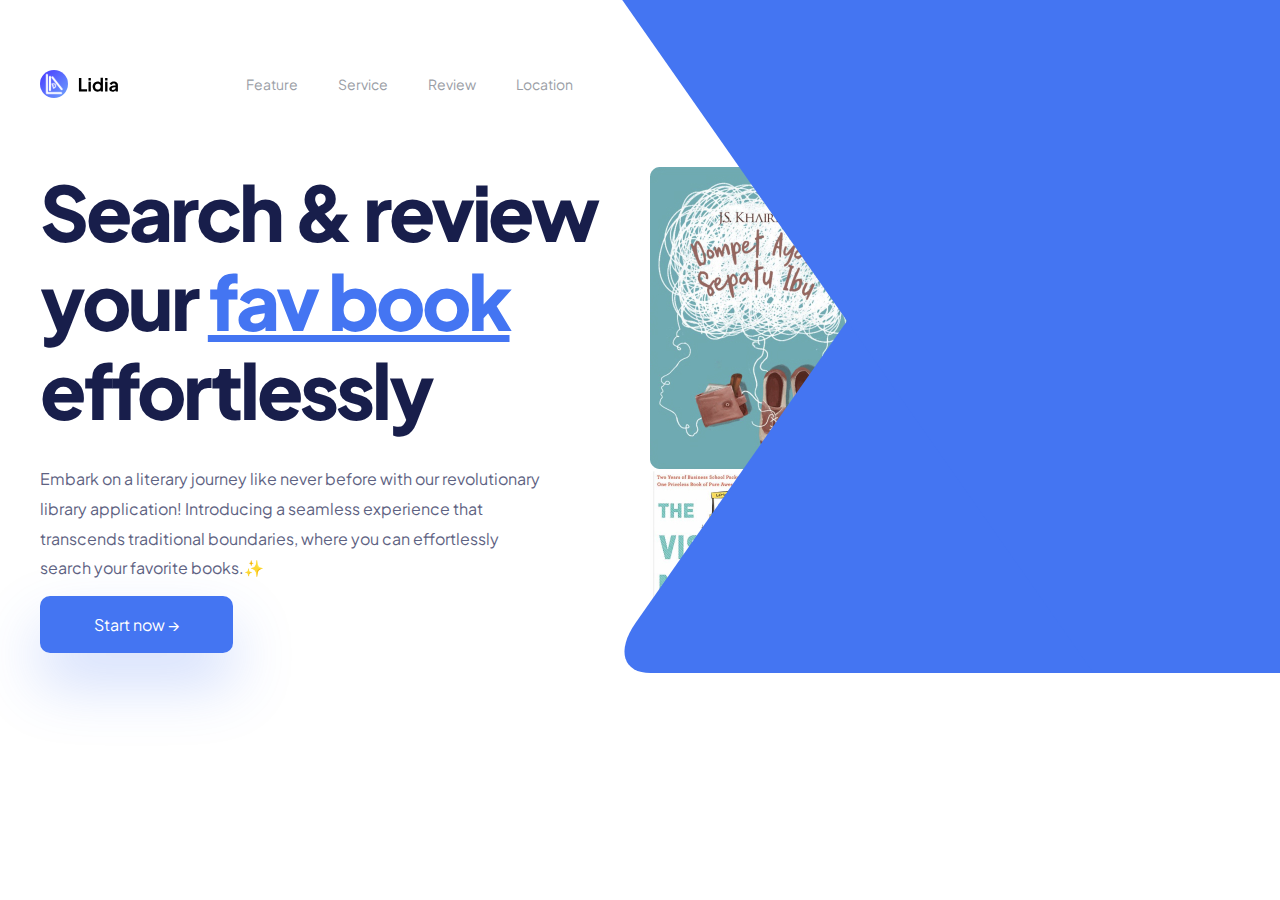
==== index.html @ 6e7c8a5a "add header" ====
<!DOCTYPE html>
<html lang="en">

<head>
    <meta charset="UTF-8">
    <meta name="viewport" content="width=device-width, initial-scale=1.0">
    <link rel="stylesheet" href="./styeles/reset.css">
    <link rel="stylesheet" href="./styeles/style.css">
    <title>Lidia</title>
</head>

<body>
    <div class="wrapper">
        <header class="header">
            <div class="header__container">
                <a href="" class="header__logo">
                    <img src="./img/header/Logo.svg" alt="logo">
                </a>
                <nav class="header__menu menu">
                    <div class="menu__list">
                        <li class="menu__item">
                            <a href="" class="menu__link">Feature</a>
                        </li>
                        <li class="menu__item">
                            <a href="" class="menu__link">Service</a>
                        </li>
                        <li class="menu__item">
                            <a href="" class="menu__link">Review</a>
                        </li>
                        <li class="menu__item">
                            <a href="" class="menu__link">Location</a>
                        </li>
                    </div>
                </nav>
            </div>
        </header>
        <main class="main">
            <section class="main__hero hero">
                <div class="hero__container">
                    <div class="hero__content content-hero">
                        <h1 class="content-hero__title">
                            Search & review
                            your <a href="" class="content-hero__title--link">fav book</a> effortlessly
                        </h1>
                        <div class="content-hero__text">
                            <p>Embark on a literary journey like never before with our revolutionary 
                                library application! Introducing a seamless experience 
                                that transcends traditional boundaries, where  you 
                                can effortlessly search your favorite books.✨</p>
                        </div>
                        <a href="" class="content-hero__button">
                            Start now →
                        </a>
                    </div>
                    <div class="hero__images images-hero">
                        <ul class="images-hero__list">
                            <li class="images-hero__item">
                                <a href="" class="images-hero__link">
                                    <img src="./img/hero/image01.jpg" alt="image of book">
                                </a>
                            </li>
                            <li class="images-hero__item">
                                <a href="" class="images-hero__link">
                                    <img src="./img/hero/image02.jpg" alt="image of book">
                                </a>
                            </li>
                            <li class="images-hero__item">
                                <a href="" class="images-hero__link">
                                    <img src="./img/hero/image03.jpg" alt="image of book">
                                </a>
                            </li>
                            <li class="images-hero__item">
                                <a href="" class="images-hero__link">
                                    <img src="./img/hero/image04.jpg" alt="image of book">
                                </a>
                            </li>
                        </ul>
                    </div>
                </div>
            </section>
        </main>
        <footer class="footer"></footer>
    </div>
</body>

</html>
---- styeles/style.css ----
@import url('https://fonts.googleapis.com/css?family=Plus+Jakarta+Sans:regular,500,700,800&display=swap');

body {
    font-family: 'Plus Jakarta Sans';
    color: #5E6282;
}

[class*="__container"] {
    max-width: 1230px;
    padding-left: 15px;
    padding-right: 15px;
    margin: 0 auto;
}

/* ===================  HEADER =================== */
.header {
    position: absolute;
    top: 0;
    left: 0;
    width: 100%;
    z-index: 50;
}

.header__container {
    min-height: 167px;
    display: flex;
    align-items: center;
    column-gap: 127px;
}

.header__logo {}

.header__menu {}

.menu {}

.menu__list {
    display: flex;
    gap: 40px;
}

.menu__item {}

.menu__link {
    color: #9A9EA6;
    font-size: 14px;
    font-weight: 400;
}

.menu__link:hover {
    color: #4737FF;
}

/* ======================= HERO ====================== */
.hero {
    padding-bottom: 40px;
    position: relative;
}

.hero__container {
    padding-top: 167px;
    display: flex;
    column-gap: 20px;
    row-gap: 30px;

}

.hero__container::before{
    content: '';
    background-color: #4475F2;
    position: absolute;
    height: 100%;
    width: 200vw;
    top: 0;
    left: calc(63% + 30px);
    transform: skew(-35deg);
    border-radius: 50px;
}

.hero__container::after{
    content: '';
    background-color: #4475F2;
    position: absolute;
    height: 100%;
    width: 200vw;
    bottom: 0;
    left: 67%;
    transform: skew(35deg);
}

.hero__content {
    flex: 0 1 50%;
    position: relative;
    z-index: 2;
}

.content-hero {}

.content-hero__title {
    color: #181E4B;
    font-size: 76px;
    font-weight: 800;
    line-height: 1.17;
    /* 89/76 */
    letter-spacing: -3.04px;
    margin-bottom: 30px;
}

.content-hero__title--link {
    color: #4475F2;
    text-decoration: underline;
    transition: all 0.3s ease 0s;
}

.content-hero__title--link:hover {
    text-decoration: none;
}

.content-hero__text {
    margin-bottom: 34px;
}

@media(min-width:991.98px) {
    .content-hero__text {
        max-width: 500px;
    }
}

.content-hero__text p {
    line-height: 1.87;
    /* 30/16 */
}

.content-hero__button {
    border-radius: 10px;
    background: #4475F2;
    box-shadow: 0px 30px 60px 0px rgba(68, 117, 242, 0.25);
    color: #fff;
    padding: 18px 54px;
}

.hero__images {
    flex: 0 1 50%;
    /* position: relative;
    z-index: 2; */
}

.images-hero {}

.images-hero__list {
    display: grid;
    grid-template-columns: repeat(3, 1fr);
}

.images-hero__item {}

.images-hero__link {}
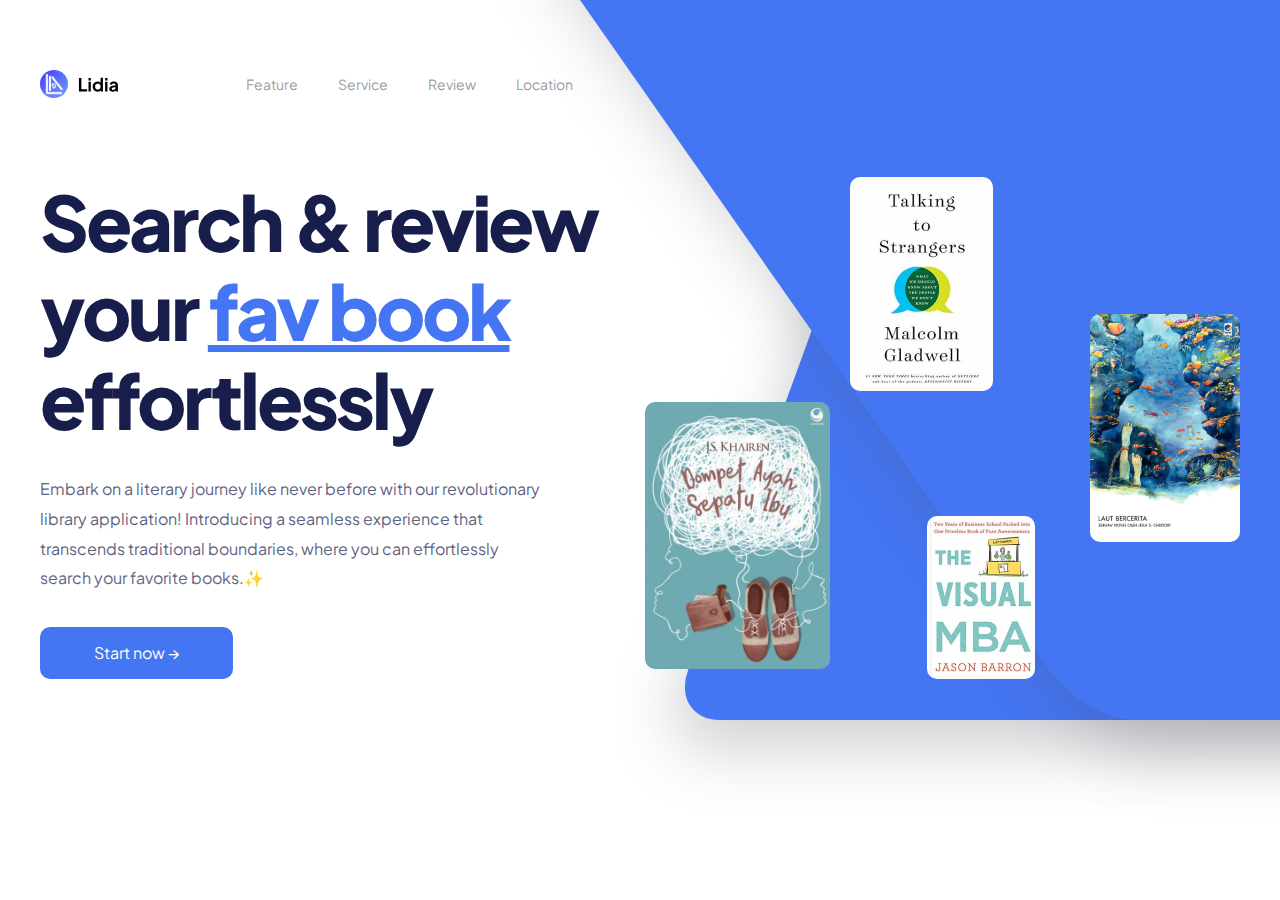
==== commit 7d9ec954: "add header and section hero" ====
--- a/index.html
+++ b/index.html
@@ -17,21 +17,24 @@
                     <img src="./img/header/Logo.svg" alt="logo">
                 </a>
                 <nav class="header__menu menu">
-                    <div class="menu__list">
-                        <li class="menu__item">
-                            <a href="" class="menu__link">Feature</a>
-                        </li>
-                        <li class="menu__item">
-                            <a href="" class="menu__link">Service</a>
-                        </li>
-                        <li class="menu__item">
-                            <a href="" class="menu__link">Review</a>
-                        </li>
-                        <li class="menu__item">
-                            <a href="" class="menu__link">Location</a>
-                        </li>
-                    </div>
+                   <div class="menu__body">
+                        <div class="menu__list">
+                            <li class="menu__item">
+                                <a href="" class="menu__link">Feature</a>
+                            </li>
+                            <li class="menu__item">
+                                <a href="" class="menu__link">Service</a>
+                            </li>
+                            <li class="menu__item">
+                                <a href="" class="menu__link">Review</a>
+                            </li>
+                            <li class="menu__item">
+                                <a href="" class="menu__link">Location</a>
+                            </li>
+                        </div>
+                   </div>
                 </nav>
+                <button class="icon-menu"><span></span></button>
             </div>
         </header>
         <main class="main">
@@ -43,9 +46,9 @@
                             your <a href="" class="content-hero__title--link">fav book</a> effortlessly
                         </h1>
                         <div class="content-hero__text">
-                            <p>Embark on a literary journey like never before with our revolutionary 
-                                library application! Introducing a seamless experience 
-                                that transcends traditional boundaries, where  you 
+                            <p>Embark on a literary journey like never before with our revolutionary
+                                library application! Introducing a seamless experience
+                                that transcends traditional boundaries, where you
                                 can effortlessly search your favorite books.✨</p>
                         </div>
                         <a href="" class="content-hero__button">
@@ -53,34 +56,36 @@
                         </a>
                     </div>
                     <div class="hero__images images-hero">
-                        <ul class="images-hero__list">
-                            <li class="images-hero__item">
-                                <a href="" class="images-hero__link">
-                                    <img src="./img/hero/image01.jpg" alt="image of book">
-                                </a>
-                            </li>
-                            <li class="images-hero__item">
-                                <a href="" class="images-hero__link">
-                                    <img src="./img/hero/image02.jpg" alt="image of book">
-                                </a>
-                            </li>
-                            <li class="images-hero__item">
-                                <a href="" class="images-hero__link">
-                                    <img src="./img/hero/image03.jpg" alt="image of book">
-                                </a>
-                            </li>
-                            <li class="images-hero__item">
-                                <a href="" class="images-hero__link">
-                                    <img src="./img/hero/image04.jpg" alt="image of book">
-                                </a>
-                            </li>
-                        </ul>
+                            <a href="" class="images-hero__link images-hero__icon--1">
+                                <img src="./img/hero/image01.jpg" alt="image of book">
+                            </a>
+    
+    
+                            <a href="" class="images-hero__link images-hero__icon--2">
+                                <img src="./img/hero/image02.jpg" alt="image of book">
+                            </a>
+    
+    
+                            <a href="" class="images-hero__link images-hero__icon--3">
+                                <img src="./img/hero/image03.jpg" alt="image of book">
+                            </a>
+    
+    
+                            <a href="" class="images-hero__link images-hero__icon--4">
+                                <img src="./img/hero/image04.jpg" alt="image of book">
+                            </a>
                     </div>
+                </div>
+            </section>
+            <section class="features">
+                <div class="features__container">
+                    
                 </div>
             </section>
         </main>
         <footer class="footer"></footer>
     </div>
+    <script src="./js/script.js"></script>
 </body>
 
 </html>--- a/styeles/style.css
+++ b/styeles/style.css
@@ -3,6 +3,14 @@
 body {
     font-family: 'Plus Jakarta Sans';
     color: #5E6282;
+}
+
+.wrapper {
+    position: relative;
+    display: flex;
+    flex-direction: column;
+    overflow: hidden;
+    min-height: 100%;
 }
 
 [class*="__container"] {
@@ -28,7 +36,10 @@
     column-gap: 127px;
 }
 
-.header__logo {}
+.header__logo {
+    position: relative;
+    z-index: 2;
+}
 
 .header__menu {}
 
@@ -51,29 +62,114 @@
     color: #4737FF;
 }
 
+@media(max-width:991.98px) {
+    .header__container {
+        min-height: 100px;
+    }
+}
+
+.icon-menu {
+    display: none;
+}
+
+@media(max-width:767.98px) {
+    .header__container {
+        justify-content: space-between;
+    }
+
+    .icon-menu {
+        display: block;
+        position: relative;
+        flex: 0 0 30px;
+        height: 18px;
+        z-index: 15;
+    }
+
+    .icon-menu span,
+    .icon-menu::before,
+    .icon-menu::after {
+        position: absolute;
+        content: '';
+        width: 100%;
+        height: 2px;
+        background-color: #fff;
+        right: 0;
+        display: flex;
+        gap: 3px;
+        transition: all 0.3s ease 0s;
+    }
+
+    .icon-menu::before {
+        top: 0;
+    }
+
+    .icon-menu::after {
+        bottom: 0;
+    }
+
+    .icon-menu span {
+        top: calc(50% - 1px);
+    }
+
+    .menu__body {
+        position: fixed;
+        width: 100%;
+        height: 100%;
+        background-color: #4475F2;
+        top: 0;
+        left: -100%;
+        padding: 150px 0px 15px 0px;
+        transition: left 0.3s ease 0s;
+    }
+
+    .menu-open .icon-menu span {
+        width: 0;
+    }
+
+    .menu-open .icon-menu::before {
+        transform: rotate(-45deg);
+        top: calc(50% - 1px);
+    }
+
+    .menu-open .icon-menu::after {
+        transform: rotate(45deg);
+        bottom: calc(50% - 1px);
+    }
+
+    .menu__list {
+        flex-direction: column;
+        /* justify-content: center; */
+        align-items: center;
+    }
+
+    .menu__link {
+        font-size: 28px;
+        color: #fff;
+    }
+}
+
+.menu-open .menu__body {
+    left: 0;
+}
+
 /* ======================= HERO ====================== */
-.hero {
-    padding-bottom: 40px;
-    position: relative;
-}
 
 .hero__container {
-    padding-top: 167px;
+    padding-top: 177px;
     display: flex;
-    column-gap: 20px;
-    row-gap: 30px;
-
-}
-
-.hero__container::before{
+    column-gap: 10px;
+    row-gap: 40px;
+}
+
+/* .hero__container::before{
     content: '';
     background-color: #4475F2;
     position: absolute;
     height: 100%;
     width: 200vw;
     top: 0;
-    left: calc(63% + 30px);
-    transform: skew(-35deg);
+    left: calc(60% + 30px);
+    transform: skew(-29deg);
     border-radius: 50px;
 }
 
@@ -86,6 +182,35 @@
     bottom: 0;
     left: 67%;
     transform: skew(35deg);
+} */
+
+
+.hero {
+    padding-bottom: 40px;
+    position: relative;
+}
+
+.hero__container::before,
+.hero__container::after {
+    position: absolute;
+    content: '';
+    background-color: #4475F2;
+    box-shadow: 0px 30px 60px rgba(71, 74, 87, 0.25);
+    height: 180%;
+    transform-origin: left bottom;
+    width: 200vw;
+    border-radius: 50px;
+    bottom: 0;
+}
+
+.hero__container::before {
+    left: calc(50% + 30px);
+    transform: skew(-20deg);
+}
+
+.hero__container::after {
+    left: calc(50% + 444px);
+    transform: skewX(35deg);
 }
 
 .hero__content {
@@ -101,7 +226,6 @@
     font-size: 76px;
     font-weight: 800;
     line-height: 1.17;
-    /* 89/76 */
     letter-spacing: -3.04px;
     margin-bottom: 30px;
 }
@@ -110,6 +234,7 @@
     color: #4475F2;
     text-decoration: underline;
     transition: all 0.3s ease 0s;
+    text-shadow: 0px 0px 8px #fff;
 }
 
 .content-hero__title--link:hover {
@@ -120,15 +245,14 @@
     margin-bottom: 34px;
 }
 
-@media(min-width:991.98px) {
-    .content-hero__text {
+@media(min-width:1198.98px) {
+    .content-hero__text p {
         max-width: 500px;
     }
 }
 
 .content-hero__text p {
     line-height: 1.87;
-    /* 30/16 */
 }
 
 .content-hero__button {
@@ -137,21 +261,90 @@
     box-shadow: 0px 30px 60px 0px rgba(68, 117, 242, 0.25);
     color: #fff;
     padding: 18px 54px;
+    top: 0;
+    transition: all 0.3s ease 0s;
+    position: relative;
+    display: inline-block;
+    text-align: center;
+    box-shadow: 0px 0px 50px 0px #fff;
+}
+
+.content-hero__button:hover {
+    top: 5px;
+    box-shadow: 0px 30px 60px 0px rgba(68, 117, 242, 0.5);
 }
 
 .hero__images {
     flex: 0 1 50%;
-    /* position: relative;
-    z-index: 2; */
-}
-
-.images-hero {}
-
-.images-hero__list {
+    position: relative;
+    z-index: 2;
+}
+
+.images-hero {
     display: grid;
     grid-template-columns: repeat(3, 1fr);
-}
-
-.images-hero__item {}
-
-.images-hero__link {}+    column-gap: 20px;
+    row-gap: 100px;
+}
+
+.images-hero__link img {
+    display: inline-block;
+    border-radius: 10px;
+    max-width: 100%;
+}
+
+.images-hero__icon--1 {
+    grid-row: span 2;
+    align-self: end;
+    padding-bottom: 10px;
+}
+
+.images-hero__icon--3 {
+    justify-self: end;
+    align-self: center;
+    grid-row: span 2;
+}
+
+.images-hero__icon--4 {
+    justify-self: end;
+    align-self: end;
+}
+
+@media(max-width:1198.98px) {
+    .hero__container {
+        flex-direction: column;
+    }
+
+    .images-hero {
+        align-self: center;
+    }
+}
+
+
+@media(max-width:991.98px) {
+    .hero__container {
+        padding-top: 100px;
+    }
+
+    .content-hero__title {
+        font-size: 54px;
+    }
+}
+
+@media(max-width:767.98px) {
+    .content-hero__title {
+        font-size: 44px;
+    }
+
+    .content-hero__button {
+        width: 100%;
+    }
+}
+
+@media(max-width:598.98px){
+    .images-hero__icon--1 {
+        grid-row: span 2;
+        align-self: center;
+        margin-top: -50px;
+    }
+}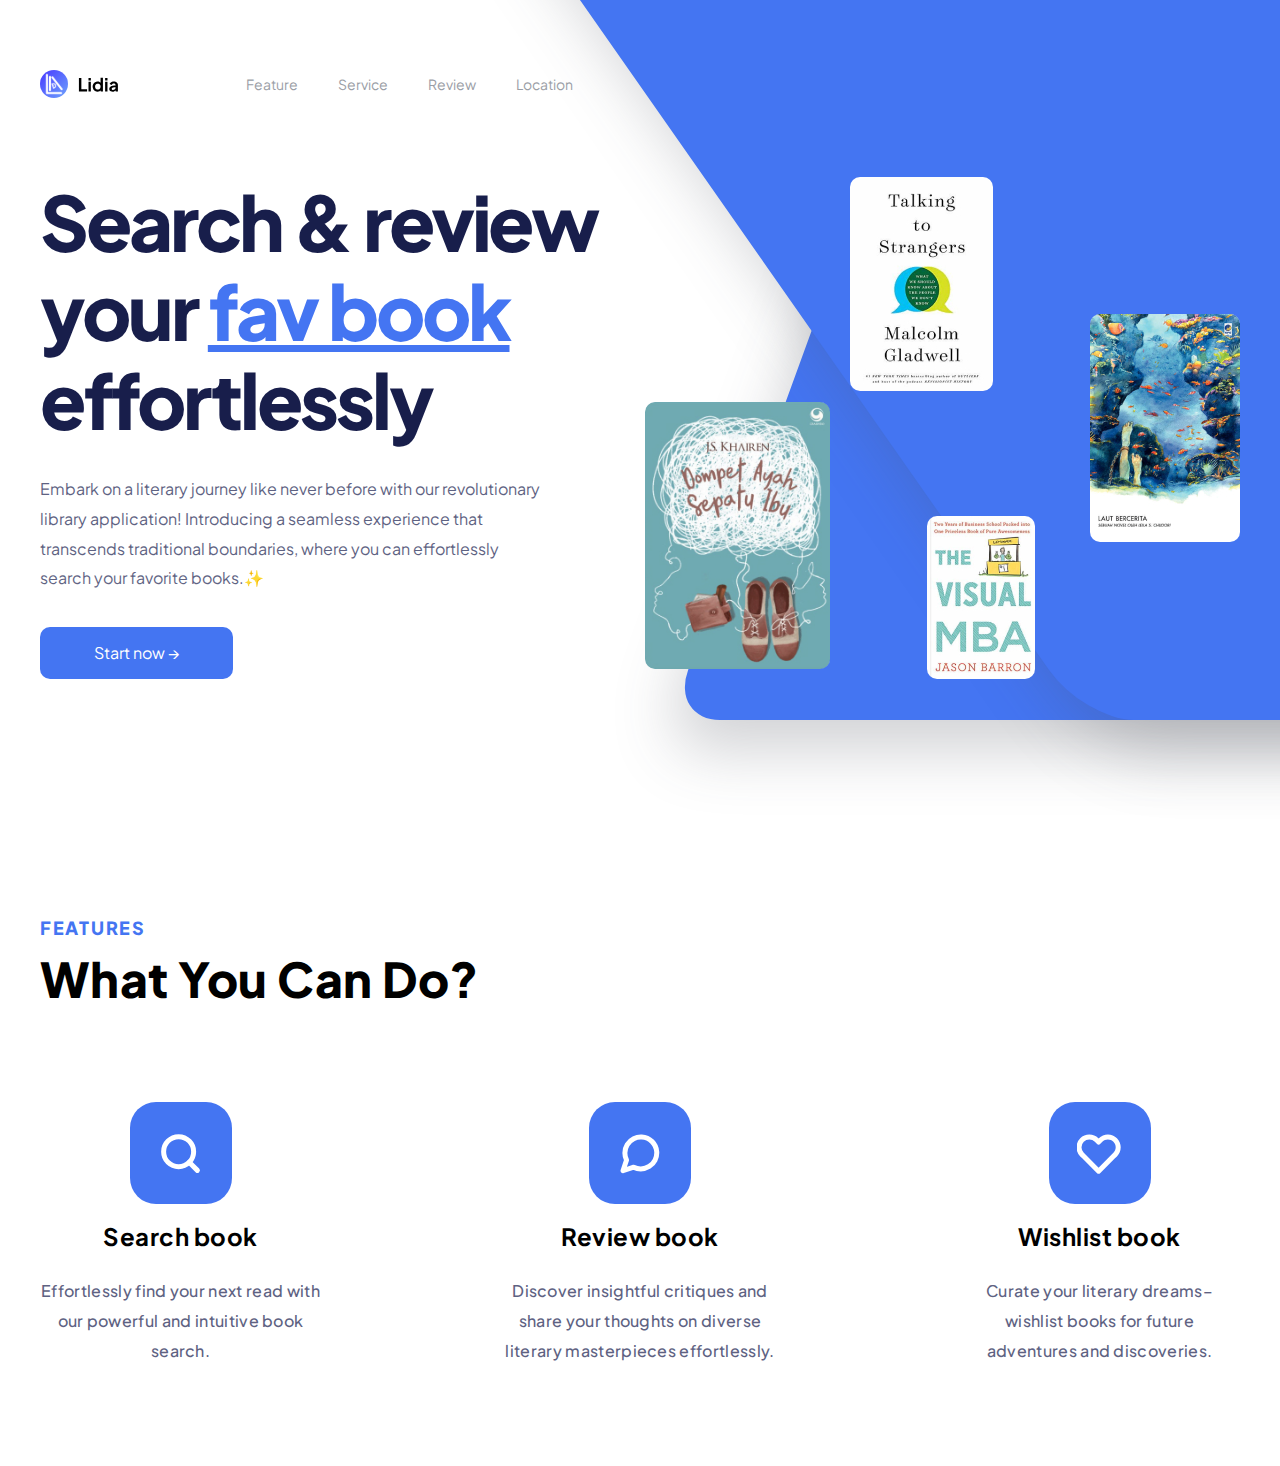
==== commit f9fb2110: "add section features" ====
--- a/index.html
+++ b/index.html
@@ -6,6 +6,7 @@
     <meta name="viewport" content="width=device-width, initial-scale=1.0">
     <link rel="stylesheet" href="./styeles/reset.css">
     <link rel="stylesheet" href="./styeles/style.css">
+    <link rel="stylesheet" href="./components/components.css">
     <title>Lidia</title>
 </head>
 
@@ -17,7 +18,7 @@
                     <img src="./img/header/Logo.svg" alt="logo">
                 </a>
                 <nav class="header__menu menu">
-                   <div class="menu__body">
+                    <div class="menu__body">
                         <div class="menu__list">
                             <li class="menu__item">
                                 <a href="" class="menu__link">Feature</a>
@@ -32,7 +33,7 @@
                                 <a href="" class="menu__link">Location</a>
                             </li>
                         </div>
-                   </div>
+                    </div>
                 </nav>
                 <button class="icon-menu"><span></span></button>
             </div>
@@ -56,30 +57,74 @@
                         </a>
                     </div>
                     <div class="hero__images images-hero">
-                            <a href="" class="images-hero__link images-hero__icon--1">
-                                <img src="./img/hero/image01.jpg" alt="image of book">
-                            </a>
-    
-    
-                            <a href="" class="images-hero__link images-hero__icon--2">
-                                <img src="./img/hero/image02.jpg" alt="image of book">
-                            </a>
-    
-    
-                            <a href="" class="images-hero__link images-hero__icon--3">
-                                <img src="./img/hero/image03.jpg" alt="image of book">
-                            </a>
-    
-    
-                            <a href="" class="images-hero__link images-hero__icon--4">
-                                <img src="./img/hero/image04.jpg" alt="image of book">
-                            </a>
+                        <a href="" class="images-hero__link images-hero__icon--1">
+                            <img src="./img/hero/image01.jpg" alt="image of book">
+                        </a>
+
+
+                        <a href="" class="images-hero__link images-hero__icon--2">
+                            <img src="./img/hero/image02.jpg" alt="image of book">
+                        </a>
+
+
+                        <a href="" class="images-hero__link images-hero__icon--3">
+                            <img src="./img/hero/image03.jpg" alt="image of book">
+                        </a>
+
+
+                        <a href="" class="images-hero__link images-hero__icon--4">
+                            <img src="./img/hero/image04.jpg" alt="image of book">
+                        </a>
                     </div>
                 </div>
             </section>
-            <section class="features">
+            <section class="main__features features">
                 <div class="features__container">
-                    
+                    <div class="features__block-title block-title">
+                        <h3 class="block-title__subtitle">FEATURES</h3>
+                        <h2 class="block-title__title">What You Can Do?</h2>
+                    </div>
+                    <ul class="features__list">
+                        <li class="features__item item-features">
+                            <div class="item-features__icon">
+                                <img src="./img/features/icon1.svg" alt="icon">
+                            </div>
+                            <h5 class="item-features__title">
+                                Search book
+                            </h5>
+                            <div class="item-features__text">
+                                <p>Effortlessly find your next
+                                    read with our powerful and intuitive
+                                    book search.</p>
+                            </div>
+                        </li>
+                        <li class="features__item item-features">
+                            <div class="item-features__icon">
+                                <img src="./img/features/icon2.svg" alt="icon">
+                            </div>
+                            <h5 class="item-features__title">
+                                Review book
+                            </h5>
+                            <div class="item-features__text">
+                                <p>Discover insightful critiques and
+                                    share your thoughts on diverse
+                                    literary masterpieces effortlessly.</p>
+                            </div>
+                        </li>
+                        <li class="features__item item-features">
+                            <div class="item-features__icon">
+                                <img src="./img/features/icon3.svg" alt="icon">
+                            </div>
+                            <h5 class="item-features__title">
+                                Wishlist book
+                            </h5>
+                            <div class="item-features__text">
+                                <p>Curate your literary
+                                    dreams–wishlist books for future
+                                    adventures and discoveries.</p>
+                            </div>
+                        </li>
+                    </ul>
                 </div>
             </section>
         </main>
--- a/styeles/style.css
+++ b/styeles/style.css
@@ -341,10 +341,116 @@
     }
 }
 
-@media(max-width:598.98px){
+@media(max-width:598.98px) {
     .images-hero__icon--1 {
         grid-row: span 2;
         align-self: center;
         margin-top: -50px;
     }
+}
+
+
+/* =================== FEATURES ================= */
+
+.features {
+    padding-top: 200px;
+    padding-bottom: 100px;
+}
+
+.features__container {}
+
+.features__block-title {}
+
+.block-title {}
+
+.block-title__subtitle {}
+
+.block-title__title {}
+
+.features__list {
+    display: grid;
+    grid-template-columns: repeat(3, minmax(auto, 281px));
+    justify-content: space-between;
+    text-align: center;
+    column-gap: 30px;
+    row-gap: 40px;
+}
+
+.features__item {
+    display: grid;
+    justify-items: center;
+}
+
+.item-features {}
+
+.item-features__icon {
+    width: 102px;
+    height: 102px;
+    background-color: #4475F2;
+    border-radius: 26px;
+    display: flex;
+    align-items: center;
+    justify-content: center;
+    margin-bottom: 20px;
+}
+
+.item-features__title {
+    color: #000;
+    font-size: 24px;
+    font-weight: 700;
+    letter-spacing: 0.48px;
+    margin-bottom: 28px;
+}
+
+.item-features__text p {
+    font-weight: 500;
+    line-height: 1.87;
+    letter-spacing: 0.32px;
+}
+
+@media(max-width:1198.98px) {
+    .features {
+        padding-top: 100px;
+    }
+}
+
+@media(max-width:991.98px) {
+    .features {
+        padding-top: 70px;
+        padding-bottom: 70px;
+    }
+
+    .features__list {
+        grid-template-columns: repeat(2, 1fr);
+
+    }
+
+    .features__item:nth-child(3) {
+        grid-column: span 2;
+    }
+}
+
+@media(max-width:895.98px) {
+    .features__list {
+        grid-template-columns: 1fr;
+
+    }
+
+    .features__item:nth-child(3) {
+        grid-column: span 1;
+    }
+}
+
+@media(max-width:479.98px) {
+    .item-features__icon {
+        width: 90px;
+        height: 90px;
+    }
+}
+
+@media(max-width:767.98px) {
+    .features {
+        padding-top: 30px;
+        padding-bottom: 30px;
+    }
 }--- a/components/components.css
+++ b/components/components.css
@@ -0,0 +1,50 @@
+.block-title {
+    margin-bottom: 90px;
+}
+
+.block-title__subtitle {
+    color: #4475F2;
+    font-size: 18px;
+    font-weight: 800;
+    letter-spacing: 1.71px;
+    margin-bottom: 10px;
+}
+
+.block-title__title {
+    color: #000;
+    font-size: 48px;
+    font-weight: 800;
+    line-height: 1.35;
+    /* 65/48 */
+    letter-spacing: 0.48px;
+}
+
+@media(max-width:991.98px){
+    .block-title__title{
+        font-size: 42px;
+    }
+    .block-title {
+        margin-bottom: 70px;
+    }
+}
+@media(max-width:767.98px){
+    .block-title__title{
+        font-size: 38px;
+    }
+    .block-title__subtitle{
+        font-size: 16px;
+    }
+    .block-title {
+        margin-bottom: 40px;
+    }
+}
+
+@media(max-width:479.98px){
+    .block-title__title{
+        font-size: 32px;
+    }
+    .block-title {
+        margin-bottom: 30px;
+    }
+}
+
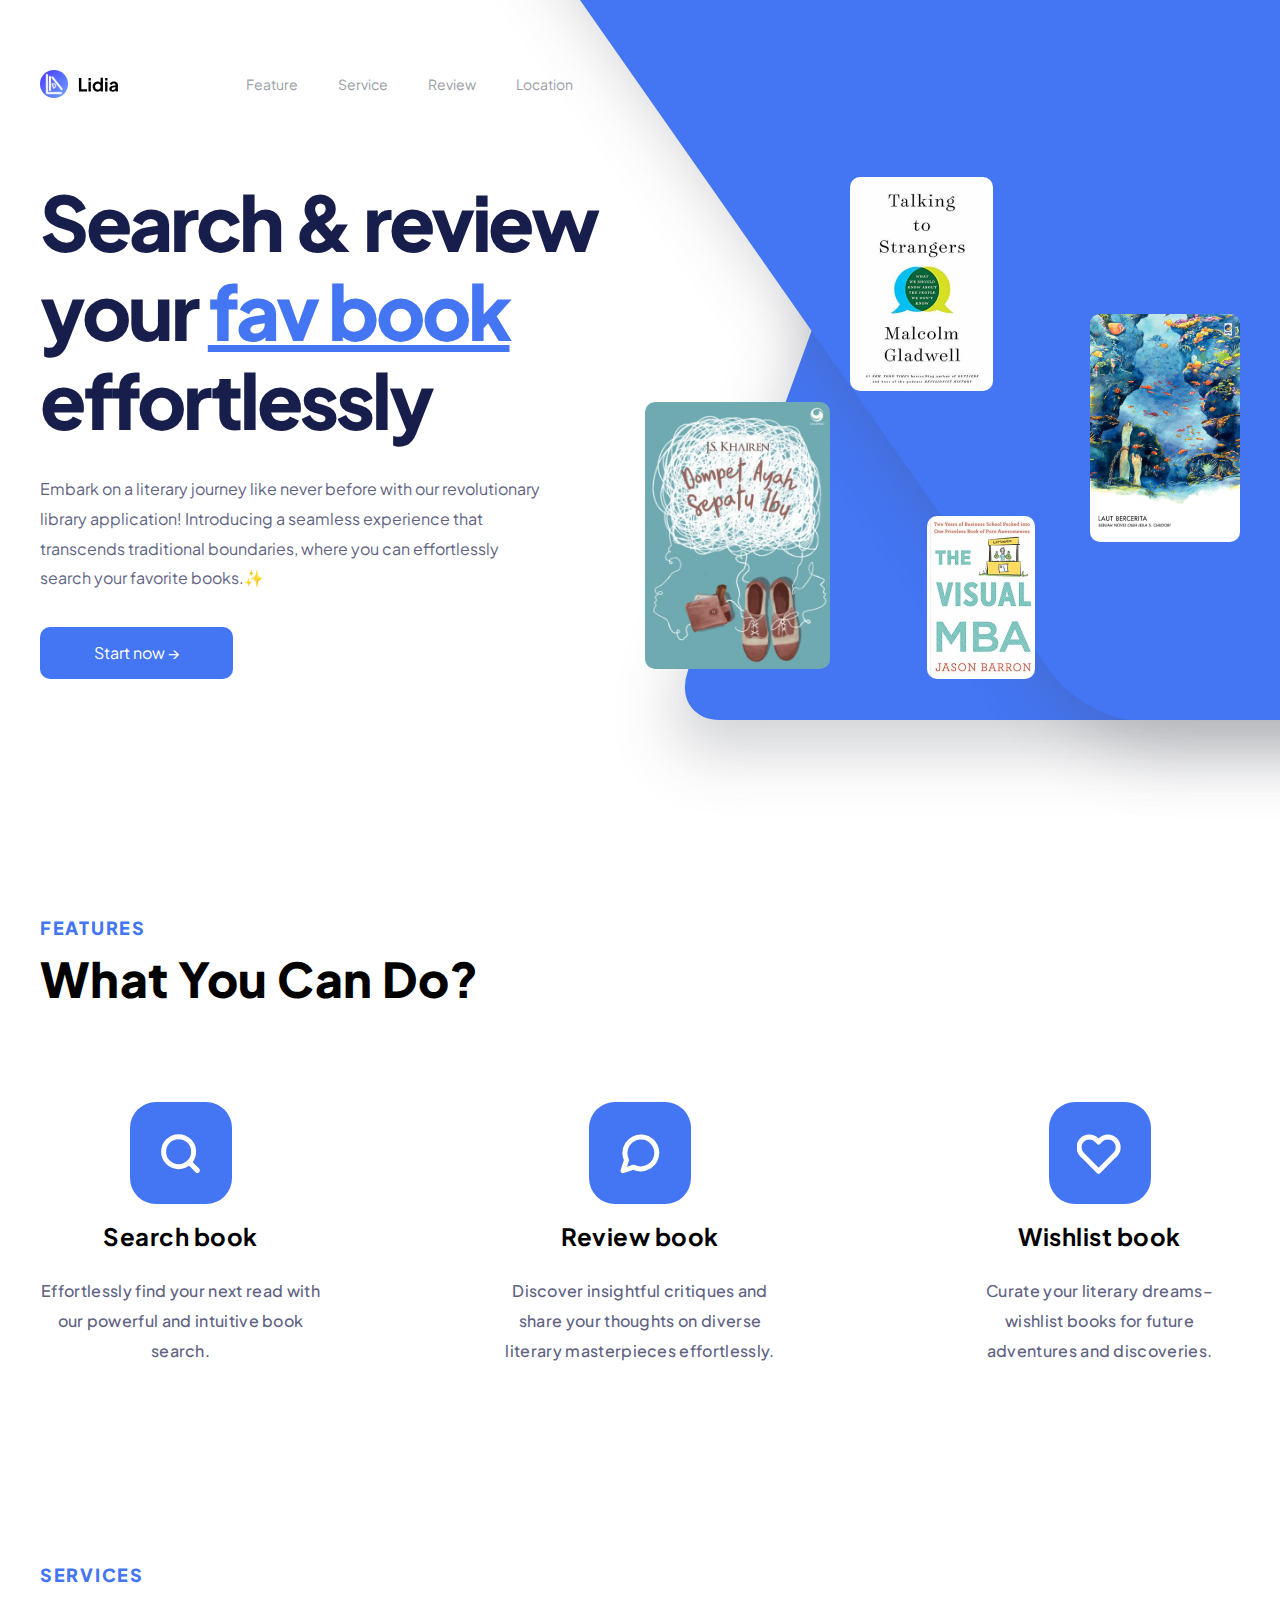
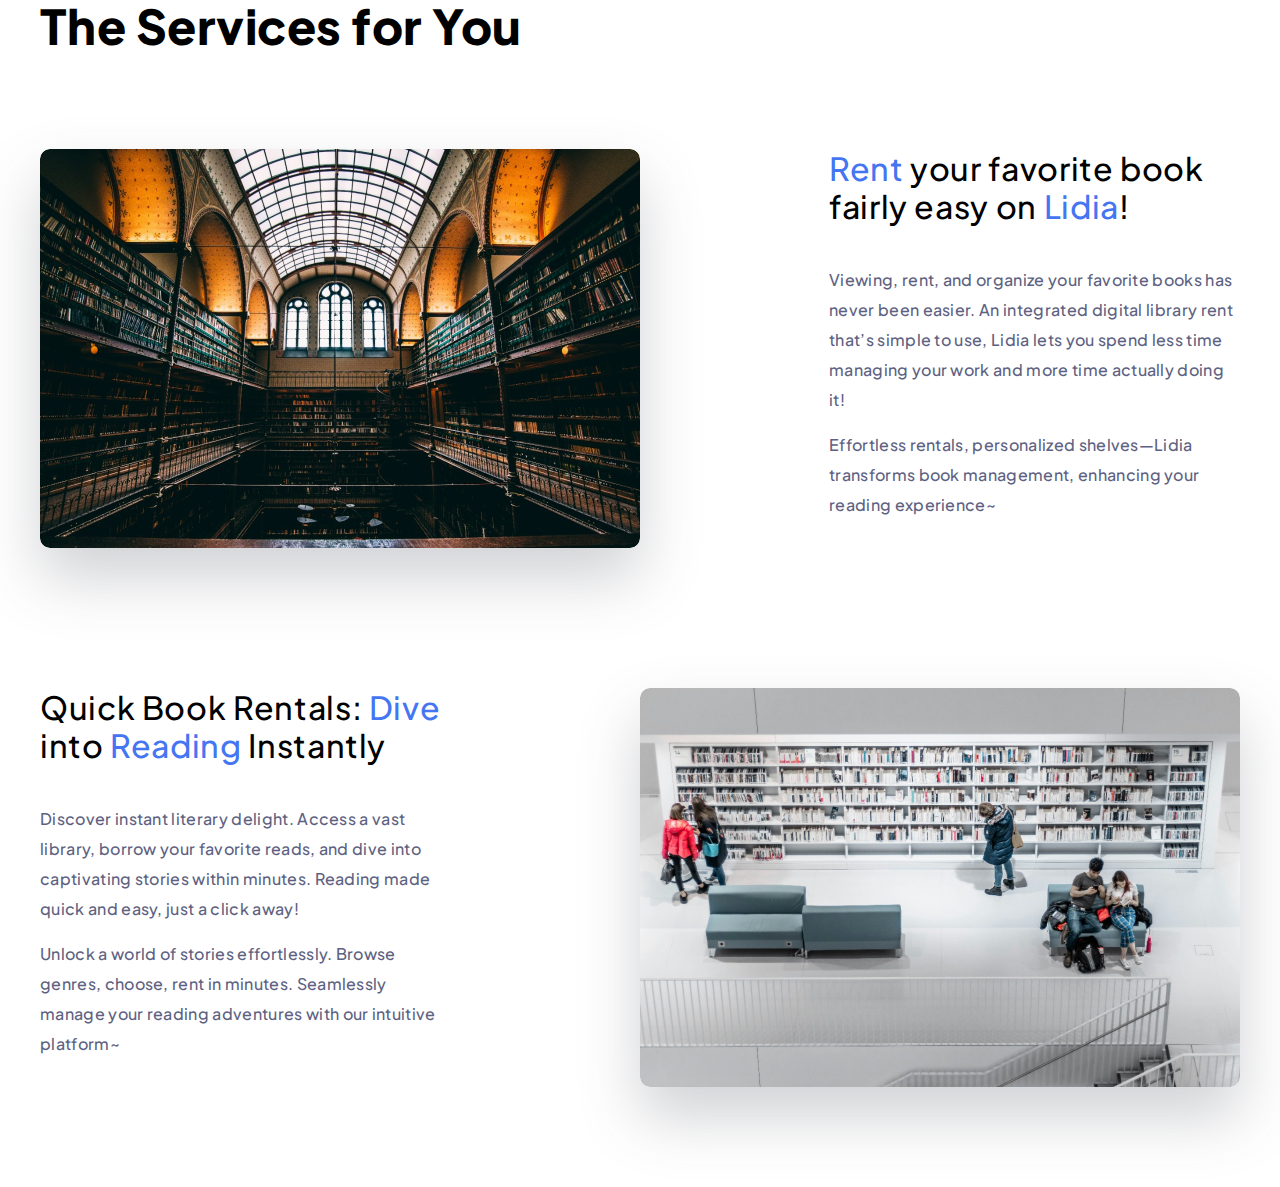
==== commit 5c375604: "add section services" ====
--- a/index.html
+++ b/index.html
@@ -127,6 +127,63 @@
                     </ul>
                 </div>
             </section>
+            <section class="main__services services">
+                <div class="services__container">
+                    <div class="services__block-title block-title">
+                        <h3 class="block-title__subtitle">SERVICES</h3>
+                        <h2 class="block-title__title">The Services for You</h2>
+                    </div>
+                    <div class="services__items">
+                        <article class="services__article article-services">
+                            <div class="article-services__content">
+                                <div class="article-services__body">
+                                    <h4 class="article-services__title">
+                                        <span>Rent</span> your favorite book
+                                        fairly easy on <span>Lidia</span>!
+                                    </h4>
+                                    <div class="article-services__text">
+                                        <p>Viewing, rent, and organize your favorite books has
+                                            never been easier. An integrated digital library rent 
+                                            that’s simple to use, Lidia lets you spend less time 
+                                            managing your work and more time actually doing it!</p>
+                                        <p>Effortless rentals, personalized shelves—Lidia 
+                                            transforms book management, enhancing your 
+                                            reading experience~</p>
+                                    </div>
+                                </div>
+                            </div>
+                            <div class="article-services__image">
+                                <img src="./img/services/Service1.jpg" alt="image of setion services">
+                            </div>
+
+                        </article>
+                        <article class="services__article article-services">
+                            <div class="article-services__content">
+                                <div class="article-services__body">
+                                    <h4 class="article-services__title">
+                                        Quick Book Rentals:
+                                        <span>Dive</span> into <span>Reading</span> Instantly
+                                    </h4>
+                                    <div class="article-services__text">
+                                        <p>Discover instant literary delight. Access a vast library,
+                                            borrow your favorite reads, and dive into captivating
+                                            stories within minutes. Reading made quick and easy,
+                                            just a click away!</p>
+                                        <p>Unlock a world of stories effortlessly.
+                                            Browse genres, choose, rent in minutes.
+                                            Seamlessly manage your reading adventures
+                                            with our intuitive platform~</p>
+                                    </div>
+                                </div>
+                            </div>
+                            <div class="article-services__image">
+                                <img src="./img/services/Service2.jpg" alt="image of setion services">
+                            </div>
+
+                        </article>
+                    </div>
+                </div>
+            </section>
         </main>
         <footer class="footer"></footer>
     </div>
--- a/styeles/style.css
+++ b/styeles/style.css
@@ -291,6 +291,11 @@
     display: inline-block;
     border-radius: 10px;
     max-width: 100%;
+    transition: transform 0.3s ease 0s;
+}
+
+.images-hero__link img:hover{
+    transform: translateY(-20px);
 }
 
 .images-hero__icon--1 {
@@ -380,6 +385,7 @@
     display: grid;
     justify-items: center;
 }
+
 
 .item-features {}
 
@@ -453,4 +459,106 @@
         padding-top: 30px;
         padding-bottom: 30px;
     }
+}
+
+/* ===================== SERVICES ==================== */
+.services {
+    padding-top: 100px;
+    padding-bottom: 100px;
+}
+
+.services__article {
+    /* column-gap: 10px; */
+    row-gap: 30px;
+    display: flex;
+}
+
+
+.article-services:not(:last-child) {
+    margin-bottom: 140px;
+}
+
+.article-services__content {
+    flex: 0 1 50%;
+}
+
+
+@media(min-width:991.98px){
+    .article-services__body {
+        max-width: 411px;
+    }
+    .article-services:nth-child(odd) .article-services__content{
+        display: flex;
+        justify-content: flex-end;
+    }
+    .article-services:nth-child(odd) {
+        flex-direction: row-reverse;
+    }
+    
+}
+
+.article-services__title {
+    color: #000;
+    font-size: 32px;
+    font-weight: 500;
+    letter-spacing: 0.64px;
+    margin-bottom: 40px;
+    line-height: 1.2;
+}
+
+.article-services__title span {
+    color: #4475F2;
+}
+
+.article-services__text p {
+    font-weight: 500;
+    line-height: 1.87;
+    letter-spacing: 0.32px;
+}
+.article-services__text p:not(:last-child){
+    margin-bottom: 15px;
+}
+
+.article-services__image {
+    flex: 0 1 50%;
+    border-radius: 10px;
+}
+
+.article-services__image img{
+    max-width: 100%;
+    border-radius: 10px;
+    box-shadow: 0px 30px 60px 0px rgba(71, 74, 87, 0.25);
+}
+
+@media(max-width:1198.98px){
+    .article-services:not(:last-child) {
+        margin-bottom: 100px;
+    }
+}
+
+@media(max-width:991.98px){
+    .services {
+        padding-top: 70px;
+        padding-bottom: 70px;
+    }
+    .article-services:not(:last-child) {
+        margin-bottom: 70px;
+    }
+    .services__article{
+        flex-direction: column;
+    }
+    .article-services__image{
+        margin: 0 auto;
+    }
+    .article-services__title{
+        font-size: 30px;
+        margin-bottom: 30px;
+    }
+}
+
+@media(max-width:767.98px){
+    .services {
+        padding-top: 30px;
+        padding-bottom: 30px;
+    }
 }--- a/components/components.css
+++ b/components/components.css
@@ -26,14 +26,15 @@
     .block-title {
         margin-bottom: 70px;
     }
+    .block-title__subtitle{
+        font-size: 16px;
+    }
 }
 @media(max-width:767.98px){
     .block-title__title{
         font-size: 38px;
     }
-    .block-title__subtitle{
-        font-size: 16px;
-    }
+   
     .block-title {
         margin-bottom: 40px;
     }
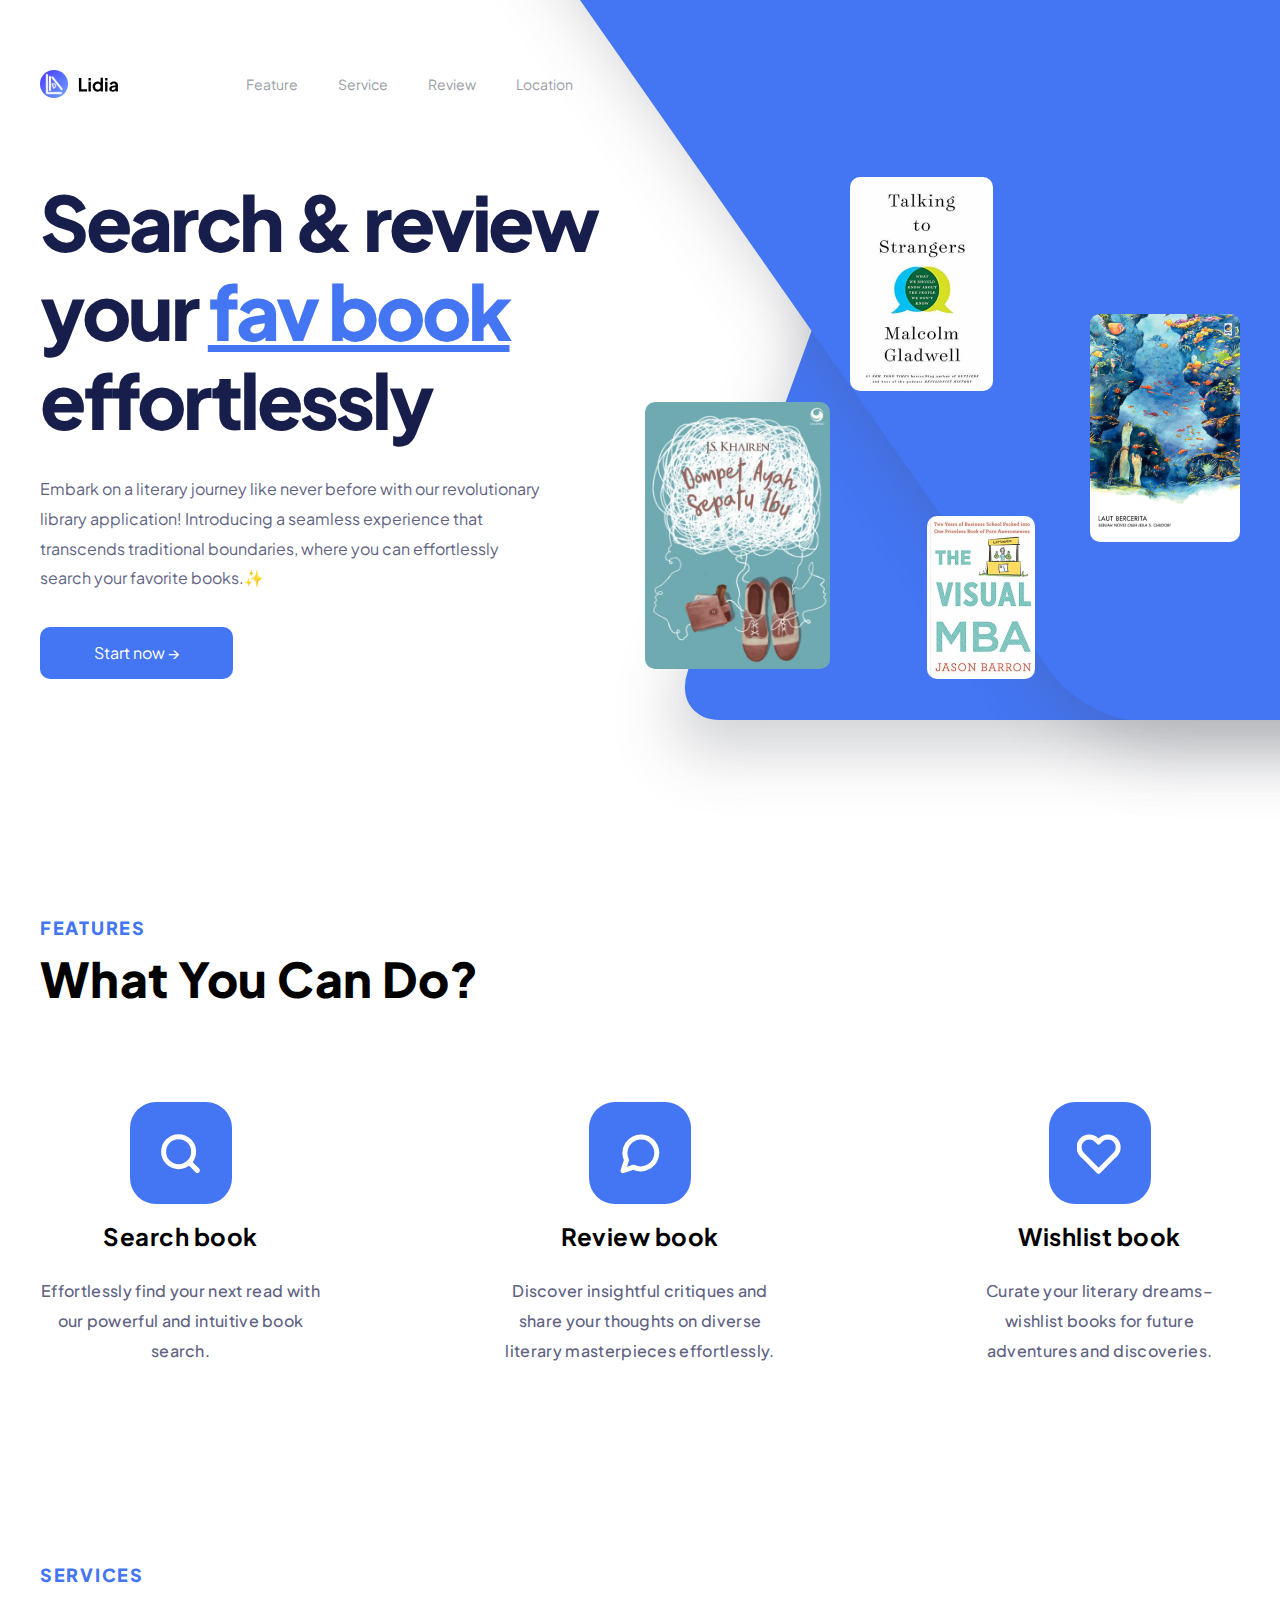
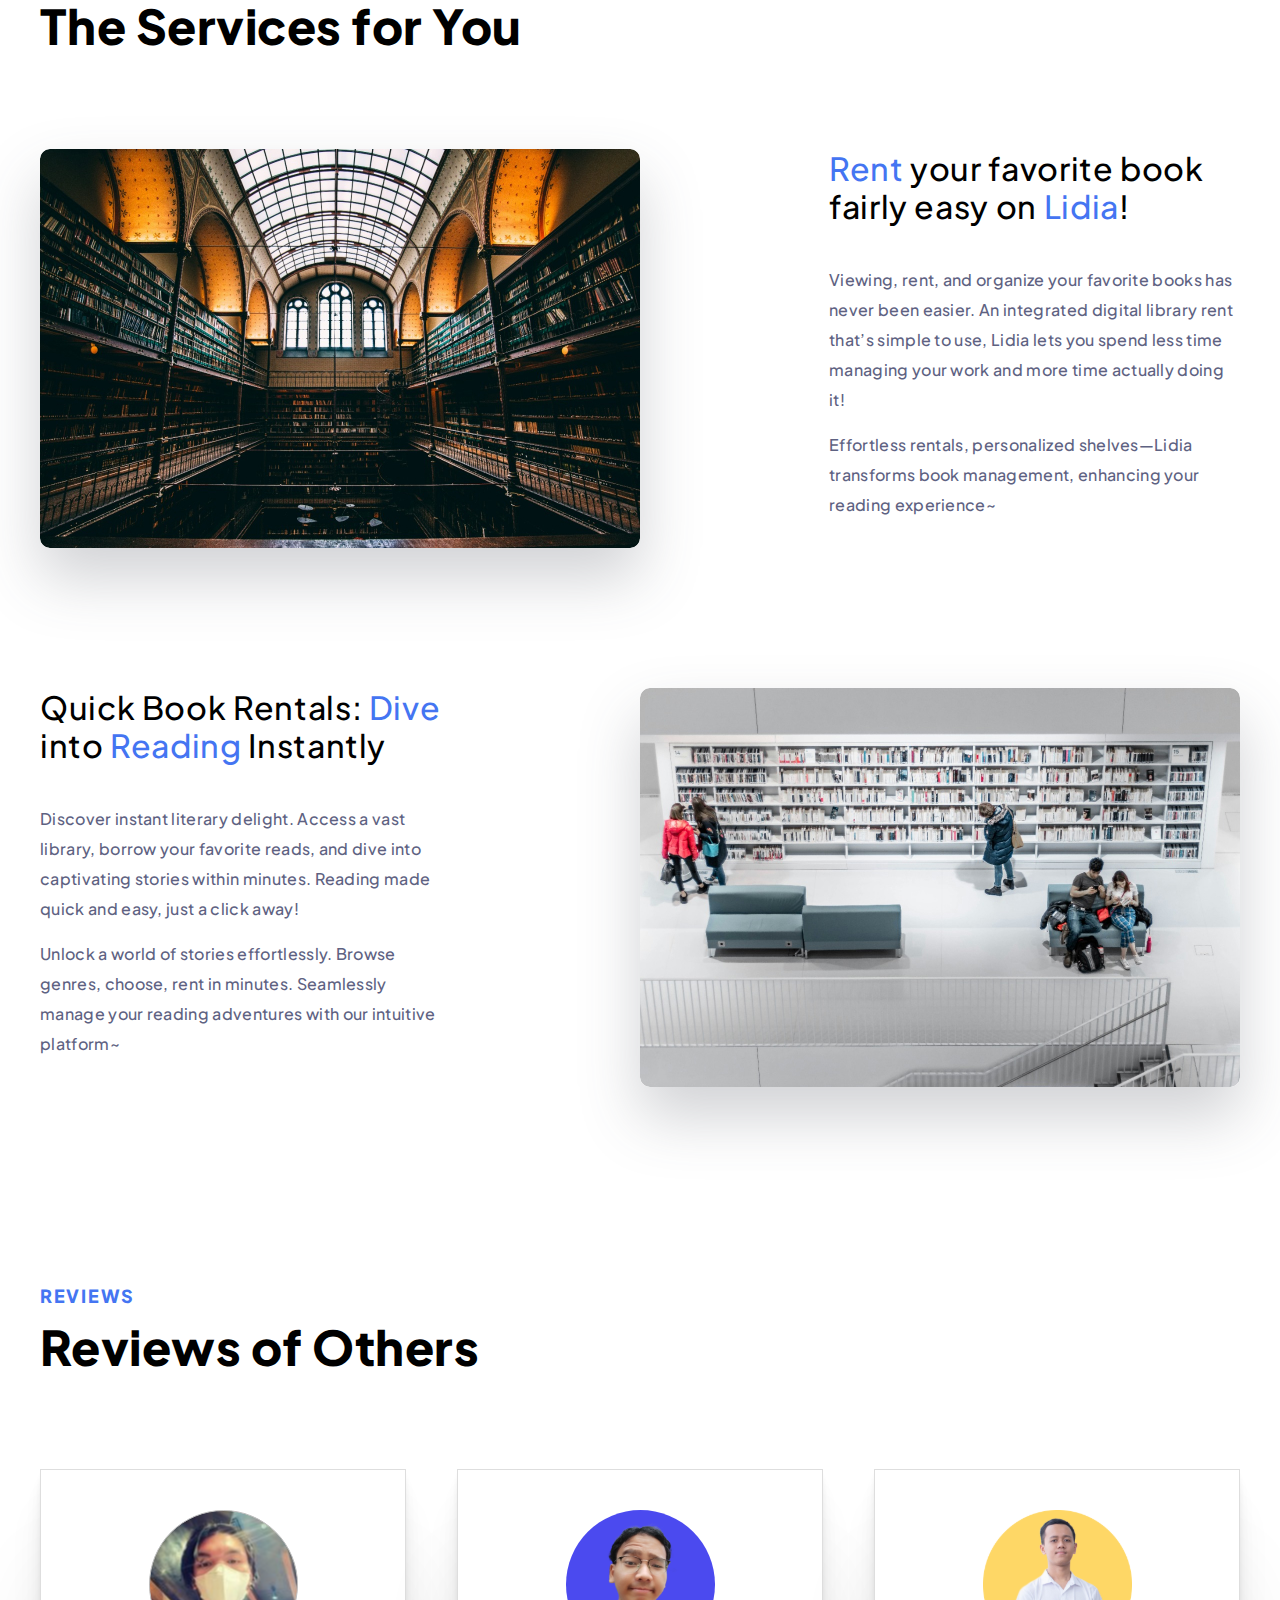
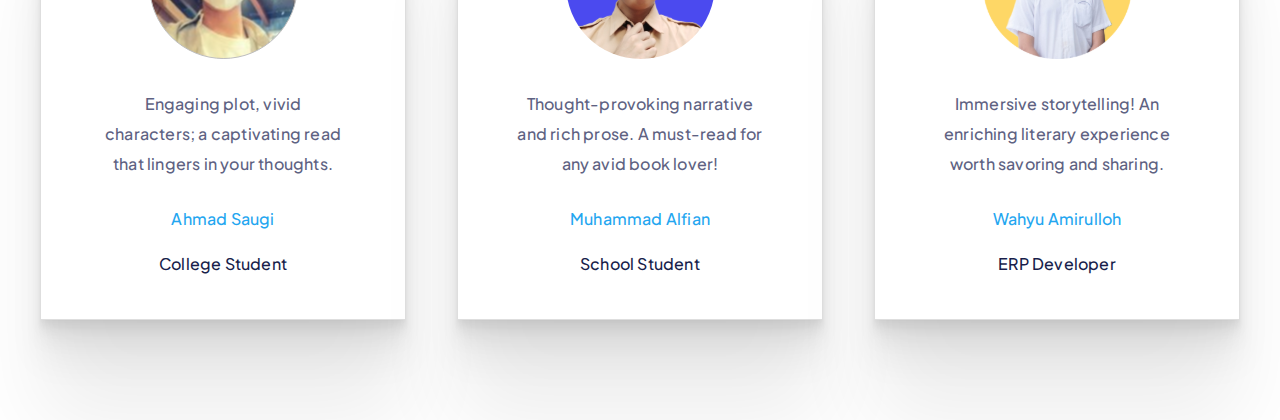
==== commit c3aff86f: "add section reviews" ====
--- a/index.html
+++ b/index.html
@@ -4,9 +4,10 @@
 <head>
     <meta charset="UTF-8">
     <meta name="viewport" content="width=device-width, initial-scale=1.0">
-    <link rel="stylesheet" href="./styeles/reset.css">
-    <link rel="stylesheet" href="./styeles/style.css">
+    <link rel="stylesheet" href="./styles/reset.css">
+    <link rel="stylesheet" href="./styles/style.css">
     <link rel="stylesheet" href="./components/components.css">
+    <link rel="shortcut icon" type="image/svg" href="./img/header/Logo-icon.svg" class="logo-title">
     <title>Lidia</title>
 </head>
 
@@ -184,6 +185,59 @@
                     </div>
                 </div>
             </section>
+            <section class="main__reviews reviews">
+                <div class="reviews__container">
+                    <div class="reviews__block-title block-title">
+                        <h3 class="block-title__subtitle">REVIEWS</h3>
+                        <h2 class="block-title__title">Reviews of Others</h2>
+                    </div>
+                    <ul class="reviews__list">
+                        <li class="reviews__item item-reviews">
+                            <article class="item-reviews__article">
+                                <div class="item-reviews__avatar">
+                                    <img src="./img/reviews/avatar1.svg" alt="avatar">
+                                </div>
+                                <div class="item-reviews__text">
+                                    <p>Engaging plot, vivid characters; 
+                                        a captivating read that 
+                                        lingers in your thoughts.
+                                    </p>
+                                </div>
+                                <a href="" class="item-reviews__name">Ahmad Saugi</a>
+                                <p class="item-reviews__position">College Student</p>
+                            </article>
+                        </li>
+                        <li class="reviews__item item-reviews">
+                            <article class="item-reviews__article">
+                                <div class="item-reviews__avatar">
+                                    <img src="./img/reviews/avatar2.svg" alt="avatar">
+                                </div>
+                                <div class="item-reviews__text">
+                                    <p>Thought-provoking narrative 
+                                        and rich prose. A must-read for 
+                                        any avid book lover!</p>
+                                </div>
+                                <a href="" class="item-reviews__name">Muhammad Alfian</a>
+                                <p class="item-reviews__position">School Student</p>
+                            </article>
+                        </li>
+                        <li class="reviews__item item-reviews">
+                            <article class="item-reviews__article">
+                                <div class="item-reviews__avatar">
+                                    <img src="./img/reviews/avatar3.svg" alt="avatar">
+                                </div>
+                                <div class="item-reviews__text">
+                                    <p>Immersive storytelling! 
+                                        An enriching literary experience 
+                                        worth savoring and sharing.</p>
+                                </div>
+                                <a href="" class="item-reviews__name">Wahyu Amirulloh</a>
+                                <p class="item-reviews__position">ERP Developer</p>
+                            </article>
+                        </li>
+                    </ul>
+                </div>
+            </section>
         </main>
         <footer class="footer"></footer>
     </div>
--- a/styles/style.css
+++ b/styles/style.css
@@ -0,0 +1,647 @@
+@import url('https://fonts.googleapis.com/css?family=Plus+Jakarta+Sans:regular,500,700,800&display=swap');
+
+body {
+    font-family: 'Plus Jakarta Sans';
+    color: #5E6282;
+}
+
+.wrapper {
+    position: relative;
+    display: flex;
+    flex-direction: column;
+    overflow: hidden;
+    min-height: 100%;
+}
+
+[class*="__container"] {
+    max-width: 1230px;
+    padding-left: 15px;
+    padding-right: 15px;
+    margin: 0 auto;
+}
+
+/* ===================  HEADER =================== */
+.header {
+    position: absolute;
+    top: 0;
+    left: 0;
+    width: 100%;
+    z-index: 50;
+}
+
+.header__container {
+    min-height: 167px;
+    display: flex;
+    align-items: center;
+    column-gap: 127px;
+}
+
+.header__logo {
+    position: relative;
+    z-index: 2;
+}
+
+.menu__list {
+    display: flex;
+    gap: 40px;
+}
+
+.menu__link {
+    color: #9A9EA6;
+    font-size: 14px;
+    font-weight: 400;
+}
+
+.menu__link:hover {
+    color: #4737FF;
+}
+
+@media(max-width:991.98px) {
+    .header__container {
+        min-height: 100px;
+    }
+}
+
+.icon-menu {
+    display: none;
+}
+
+@media(max-width:767.98px) {
+    .header__container {
+        justify-content: space-between;
+    }
+.header__container{
+    column-gap: 50px;
+}
+    .icon-menu {
+        display: block;
+        position: relative;
+        flex: 0 0 30px;
+        height: 18px;
+        z-index: 15;
+    }
+
+    .icon-menu span,
+    .icon-menu::before,
+    .icon-menu::after {
+        position: absolute;
+        content: '';
+        width: 100%;
+        height: 2px;
+        background-color: #fff;
+        right: 0;
+        display: flex;
+        gap: 3px;
+        transition: all 0.3s ease 0s;
+    }
+
+    .icon-menu::before {
+        top: 0;
+    }
+
+    .icon-menu::after {
+        bottom: 0;
+    }
+
+    .icon-menu span {
+        top: calc(50% - 1px);
+    }
+
+    .menu__body {
+        position: fixed;
+        width: 100%;
+        height: 100%;
+        background-color: #4475F2;
+        top: 0;
+        left: -100%;
+        padding: 150px 0px 15px 0px;
+        transition: left 0.3s ease 0s;
+        overflow: hidden;
+    }
+    
+    .menu-open .icon-menu span {
+        width: 0;
+    }
+
+    .menu-open .icon-menu::before {
+        transform: rotate(-45deg);
+        top: calc(50% - 1px);
+    }
+
+    .menu-open .icon-menu::after {
+        transform: rotate(45deg);
+        bottom: calc(50% - 1px);
+    }
+
+    .menu__list {
+        flex-direction: column;
+        /* justify-content: center; */
+        align-items: center;
+    }
+
+    .menu__link {
+        font-size: 28px;
+        color: #fff;
+    }
+}
+
+.menu-open .menu__body {
+    left: 0;
+}
+
+/* ======================= HERO ====================== */
+
+.hero__container {
+    padding-top: 177px;
+    display: flex;
+    column-gap: 10px;
+    row-gap: 40px;
+}
+
+/* .hero__container::before{
+    content: '';
+    background-color: #4475F2;
+    position: absolute;
+    height: 100%;
+    width: 200vw;
+    top: 0;
+    left: calc(60% + 30px);
+    transform: skew(-29deg);
+    border-radius: 50px;
+}
+
+.hero__container::after{
+    content: '';
+    background-color: #4475F2;
+    position: absolute;
+    height: 100%;
+    width: 200vw;
+    bottom: 0;
+    left: 67%;
+    transform: skew(35deg);
+} */
+
+
+.hero {
+    padding-bottom: 40px;
+    position: relative;
+}
+
+.hero__container::before,
+.hero__container::after {
+    position: absolute;
+    content: '';
+    background-color: #4475F2;
+    box-shadow: 0px 30px 60px rgba(71, 74, 87, 0.25);
+    height: 180%;
+    transform-origin: left bottom;
+    width: 200vw;
+    border-radius: 50px;
+    bottom: 0;
+}
+
+.hero__container::before {
+    left: calc(50% + 30px);
+    transform: skew(-20deg);
+}
+
+.hero__container::after {
+    left: calc(50% + 444px);
+    transform: skewX(35deg);
+}
+
+.hero__content {
+    flex: 0 1 50%;
+    position: relative;
+    z-index: 2;
+}
+
+.content-hero__title {
+    color: #181E4B;
+    font-size: 76px;
+    font-weight: 800;
+    line-height: 1.17;
+    letter-spacing: -3.04px;
+    margin-bottom: 30px;
+}
+
+.content-hero__title--link {
+    color: #4475F2;
+    text-decoration: underline;
+    transition: all 0.3s ease 0s;
+    text-shadow: 0px 0px 8px #fff;
+}
+
+.content-hero__title--link:hover {
+    text-decoration: none;
+}
+
+.content-hero__text {
+    margin-bottom: 34px;
+}
+
+@media(min-width:1198.98px) {
+    .content-hero__text p {
+        max-width: 500px;
+    }
+}
+
+.content-hero__text p {
+    line-height: 1.87;
+}
+
+.content-hero__button {
+    border-radius: 10px;
+    background: #4475F2;
+    box-shadow: 0px 30px 60px 0px rgba(68, 117, 242, 0.25);
+    color: #fff;
+    padding: 18px 54px;
+    top: 0;
+    transition: all 0.3s ease 0s;
+    position: relative;
+    display: inline-block;
+    text-align: center;
+    box-shadow: 0px 0px 50px 0px #fff;
+}
+
+.content-hero__button:hover {
+    top: 5px;
+    box-shadow: 0px 30px 60px 0px rgba(68, 117, 242, 0.5);
+}
+
+.hero__images {
+    flex: 0 1 50%;
+    position: relative;
+    z-index: 2;
+}
+
+.images-hero {
+    display: grid;
+    grid-template-columns: repeat(3, 1fr);
+    column-gap: 20px;
+    row-gap: 100px;
+}
+
+.images-hero__link img {
+    display: inline-block;
+    border-radius: 10px;
+    max-width: 100%;
+    transition: transform 0.3s ease 0s;
+}
+
+.images-hero__link img:hover {
+    transform: translateY(-20px);
+}
+
+.images-hero__icon--1 {
+    grid-row: span 2;
+    align-self: end;
+    padding-bottom: 10px;
+}
+
+.images-hero__icon--3 {
+    justify-self: end;
+    align-self: center;
+    grid-row: span 2;
+}
+
+.images-hero__icon--4 {
+    justify-self: end;
+    align-self: end;
+}
+
+@media(max-width:1198.98px) {
+    .hero__container {
+        flex-direction: column;
+    }
+
+    .images-hero {
+        align-self: center;
+    }
+}
+
+
+@media(max-width:991.98px) {
+    .hero__container {
+        padding-top: 100px;
+    }
+
+    .content-hero__title {
+        font-size: 54px;
+    }
+}
+
+@media(max-width:767.98px) {
+    .content-hero__title {
+        font-size: 44px;
+    }
+
+    .content-hero__button {
+        width: 100%;
+    }
+}
+
+@media(max-width:598.98px) {
+    .images-hero__icon--1 {
+        grid-row: span 2;
+        align-self: center;
+        margin-top: -50px;
+    }
+}
+
+
+/* =================== FEATURES ================= */
+
+.features {
+    padding-top: 200px;
+    padding-bottom: 100px;
+}
+
+.features__list {
+    display: grid;
+    grid-template-columns: repeat(3, minmax(auto, 281px));
+    justify-content: space-between;
+    text-align: center;
+    column-gap: 30px;
+    row-gap: 40px;
+}
+
+.features__item {
+    display: grid;
+    justify-items: center;
+}
+
+.item-features__icon {
+    width: 102px;
+    height: 102px;
+    background-color: #4475F2;
+    border-radius: 26px;
+    display: flex;
+    align-items: center;
+    justify-content: center;
+    margin-bottom: 20px;
+}
+
+.item-features__title {
+    color: #000;
+    font-size: 24px;
+    font-weight: 700;
+    letter-spacing: 0.48px;
+    margin-bottom: 28px;
+}
+
+.item-features__text p {
+    font-weight: 500;
+    line-height: 1.87;
+    letter-spacing: 0.32px;
+}
+
+@media(max-width:1198.98px) {
+    .features {
+        padding-top: 100px;
+    }
+}
+
+@media(max-width:991.98px) {
+    .features {
+        padding-top: 70px;
+        padding-bottom: 70px;
+    }
+
+    .features__list {
+        grid-template-columns: repeat(2, 1fr);
+
+    }
+
+    .features__item:nth-child(3) {
+        grid-column: span 2;
+    }
+}
+
+@media(max-width:895.98px) {
+    .features__list {
+        grid-template-columns: 1fr;
+
+    }
+
+    .features__item:nth-child(3) {
+        grid-column: span 1;
+    }
+}
+
+@media(max-width:479.98px) {
+    .item-features__icon {
+        width: 90px;
+        height: 90px;
+    }
+}
+
+@media(max-width:767.98px) {
+    .features {
+        padding-top: 30px;
+        padding-bottom: 30px;
+    }
+}
+
+/* ===================== SERVICES ==================== */
+.services {
+    padding-top: 100px;
+    padding-bottom: 100px;
+}
+
+.services__article {
+    /* column-gap: 10px; */
+    row-gap: 30px;
+    display: flex;
+}
+
+
+.article-services:not(:last-child) {
+    margin-bottom: 140px;
+}
+
+.article-services__content {
+    flex: 0 1 50%;
+}
+
+
+@media(min-width:991.98px) {
+    .article-services__body {
+        max-width: 411px;
+    }
+
+    .article-services:nth-child(odd) .article-services__content {
+        display: flex;
+        justify-content: flex-end;
+    }
+
+    .article-services:nth-child(odd) {
+        flex-direction: row-reverse;
+    }
+
+}
+
+.article-services__title {
+    color: #000;
+    font-size: 32px;
+    font-weight: 500;
+    letter-spacing: 0.64px;
+    margin-bottom: 40px;
+    line-height: 1.2;
+}
+
+.article-services__title span {
+    color: #4475F2;
+}
+
+.article-services__text p {
+    font-weight: 500;
+    line-height: 1.87;
+    letter-spacing: 0.32px;
+}
+
+.article-services__text p:not(:last-child) {
+    margin-bottom: 15px;
+}
+
+.article-services__image {
+    flex: 0 1 50%;
+    border-radius: 10px;
+}
+
+.article-services__image img {
+    max-width: 100%;
+    border-radius: 10px;
+    box-shadow: 0px 30px 60px 0px rgba(71, 74, 87, 0.25);
+}
+
+@media(max-width:1198.98px) {
+    .article-services:not(:last-child) {
+        margin-bottom: 100px;
+    }
+}
+
+@media(max-width:991.98px) {
+    .services {
+        padding-top: 70px;
+        padding-bottom: 70px;
+    }
+
+    .article-services:not(:last-child) {
+        margin-bottom: 70px;
+    }
+
+    .services__article {
+        flex-direction: column;
+    }
+
+    .article-services__image {
+        margin: 0 auto;
+    }
+
+    .article-services__title {
+        font-size: 30px;
+        margin-bottom: 30px;
+    }
+}
+
+@media(max-width:767.98px) {
+    .services {
+        padding-top: 30px;
+        padding-bottom: 30px;
+    }
+}
+
+/* ================== REVIEWS =============== */
+.reviews {
+    padding-top: 100px;
+    padding-bottom: 100px;
+}
+
+.reviews__list {
+    display: flex;
+    justify-content: space-between;
+    flex-wrap: wrap;
+    gap: 51px;
+}
+
+.reviews__item {
+    flex: 1 1 290px;
+    padding: 40px 58px;
+    border: 1px solid #DEDEDE;
+    background: #FFF;
+    box-shadow: 0px 100px 80px 0px rgba(0, 0, 0, 0.07), 0px 41.778px 33.422px 0px rgba(0, 0, 0, 0.05), 0px 22.336px 17.869px 0px rgba(0, 0, 0, 0.04), 0px 12.522px 10.017px 0px rgba(0, 0, 0, 0.04), 0px 6.65px 5.32px 0px rgba(0, 0, 0, 0.03), 0px 2.767px 2.214px 0px rgba(0, 0, 0, 0.02);
+    text-align: center;
+    display: flex;
+    justify-content: center;
+    transition: transform 0.3s ease 0s;
+    cursor: pointer;
+}
+.reviews__item:hover{
+    transform: translateY(-20px);
+    box-shadow: 20px 40px 30px 0 rgba(68, 117, 242, 0.5);
+}
+
+.item-reviews__article {
+    display: flex;
+    flex-direction: column;
+    align-items: center;
+}
+
+.item-reviews__avatar {
+    margin-bottom: 30px;
+}
+.item-reviews__avatar img{
+    max-width: 100%;
+}
+.item-reviews__text {
+    margin-bottom: 25px;
+    flex-grow: 1;
+}
+
+.item-reviews__text p {
+    /* text-align: center; */
+    font-weight: 500;
+    line-height: 1.87;
+    letter-spacing: 0.2px;
+}
+
+.item-reviews__name {
+    display: block;
+    margin-bottom: 15px;
+    color: #23A6F0;
+    font-weight: 500;
+    line-height: 1.87;
+    letter-spacing: 0.2px;
+    transition: text-decoration 0.3s ease 0s;
+}
+
+.item-reviews__name:hover {
+    text-decoration: underline;
+}
+
+.item-reviews__position {
+    color: #181E4B;
+    font-weight: 500;
+    line-height: 187.5%; /* 30/16 */
+    letter-spacing: 0.2px;
+}
+
+@media(max-width:991.98px){
+    .reviews {
+        padding-top: 70px;
+        padding-bottom: 70px;
+    }
+    .reviews__list{
+        gap: 40px;
+    }
+    .reviews__item{
+        padding: 40px;
+    }
+}
+@media(max-width:991.98px){
+    .reviews {
+        padding-top: 30px;
+        padding-bottom: 30px;
+    }
+}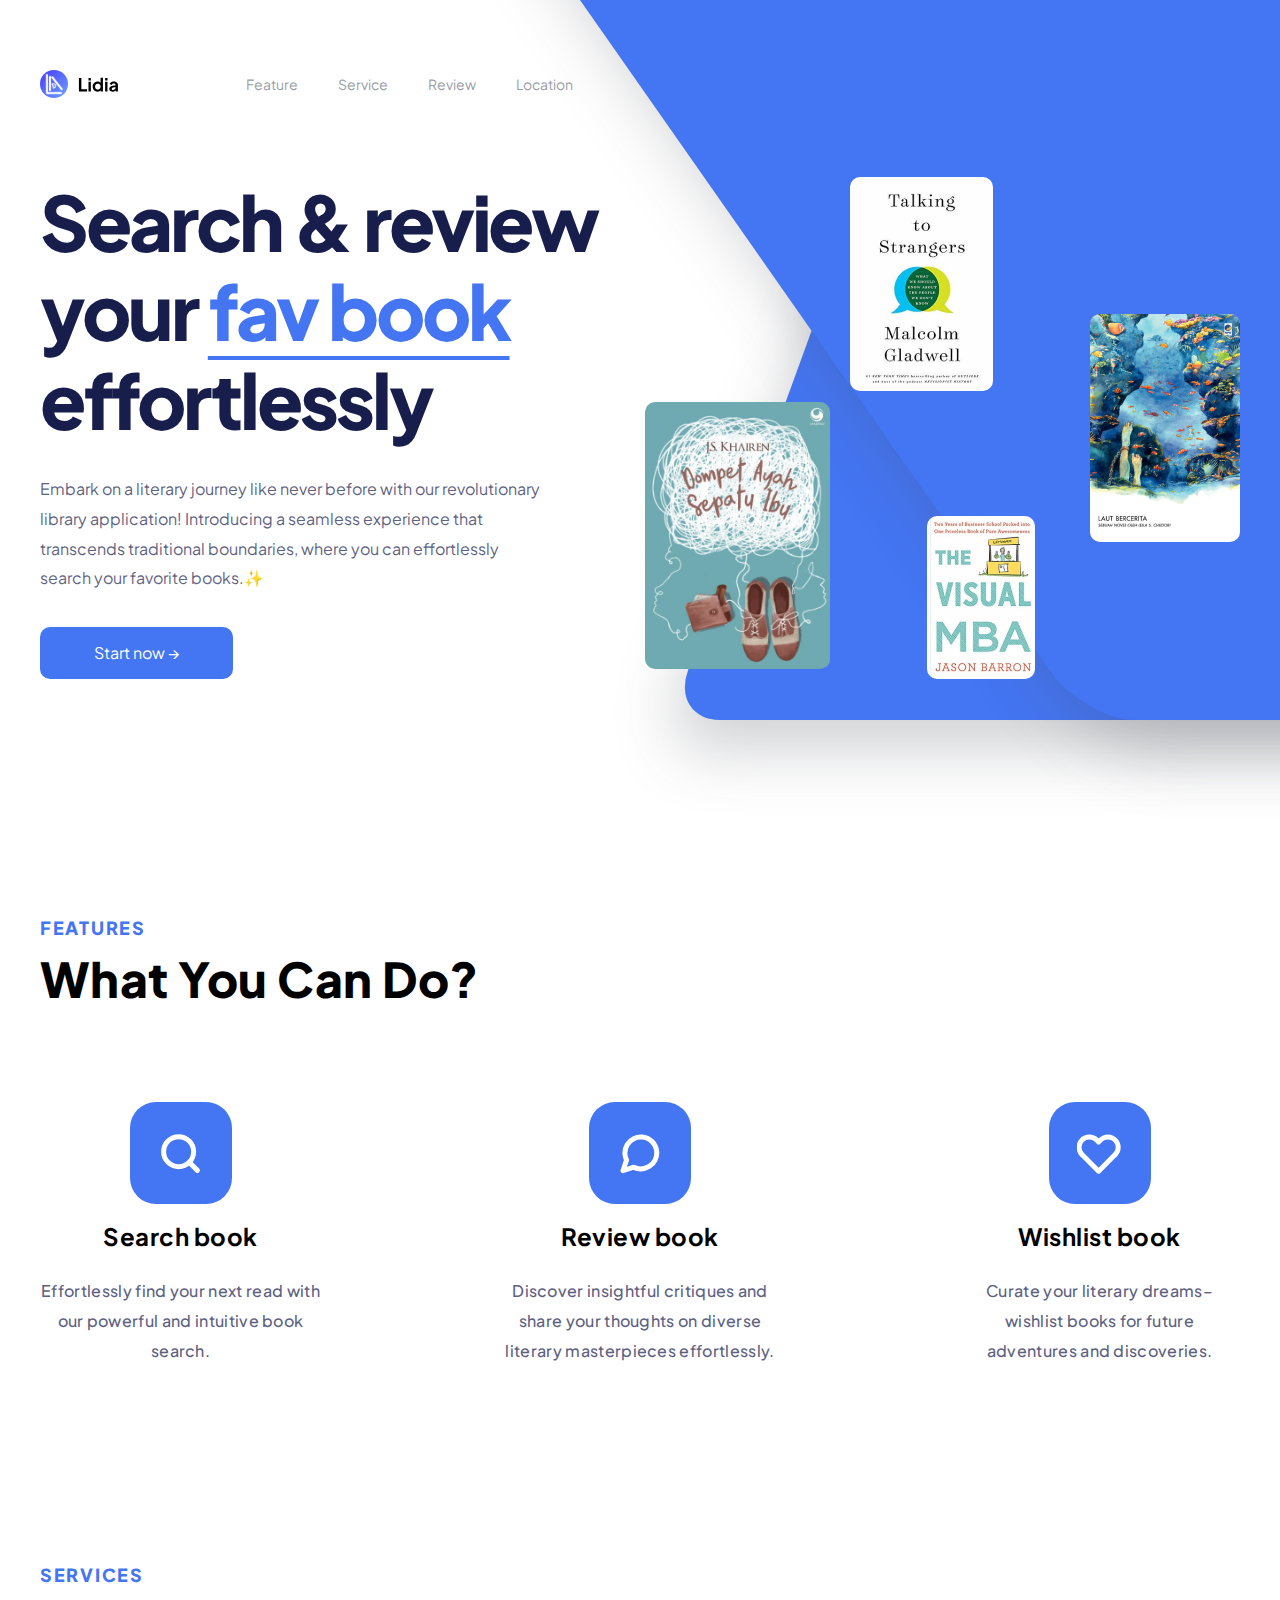
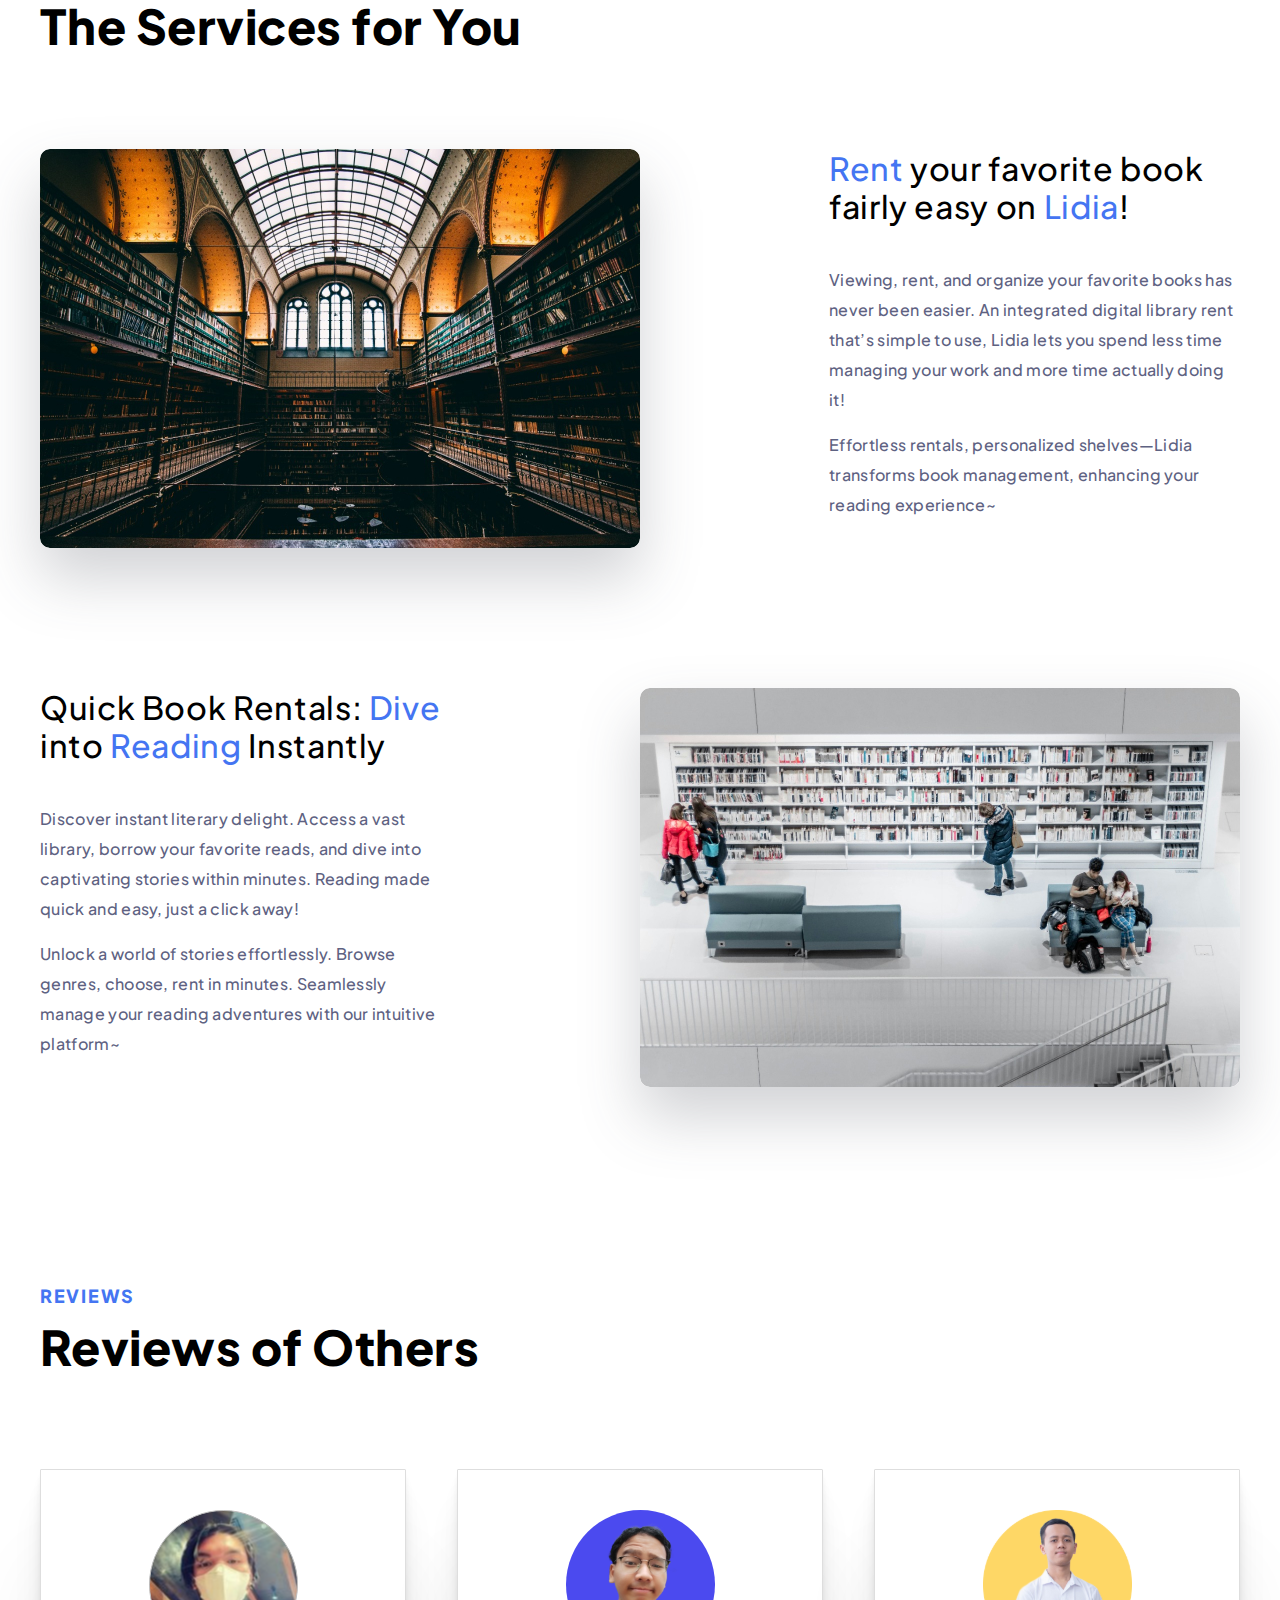
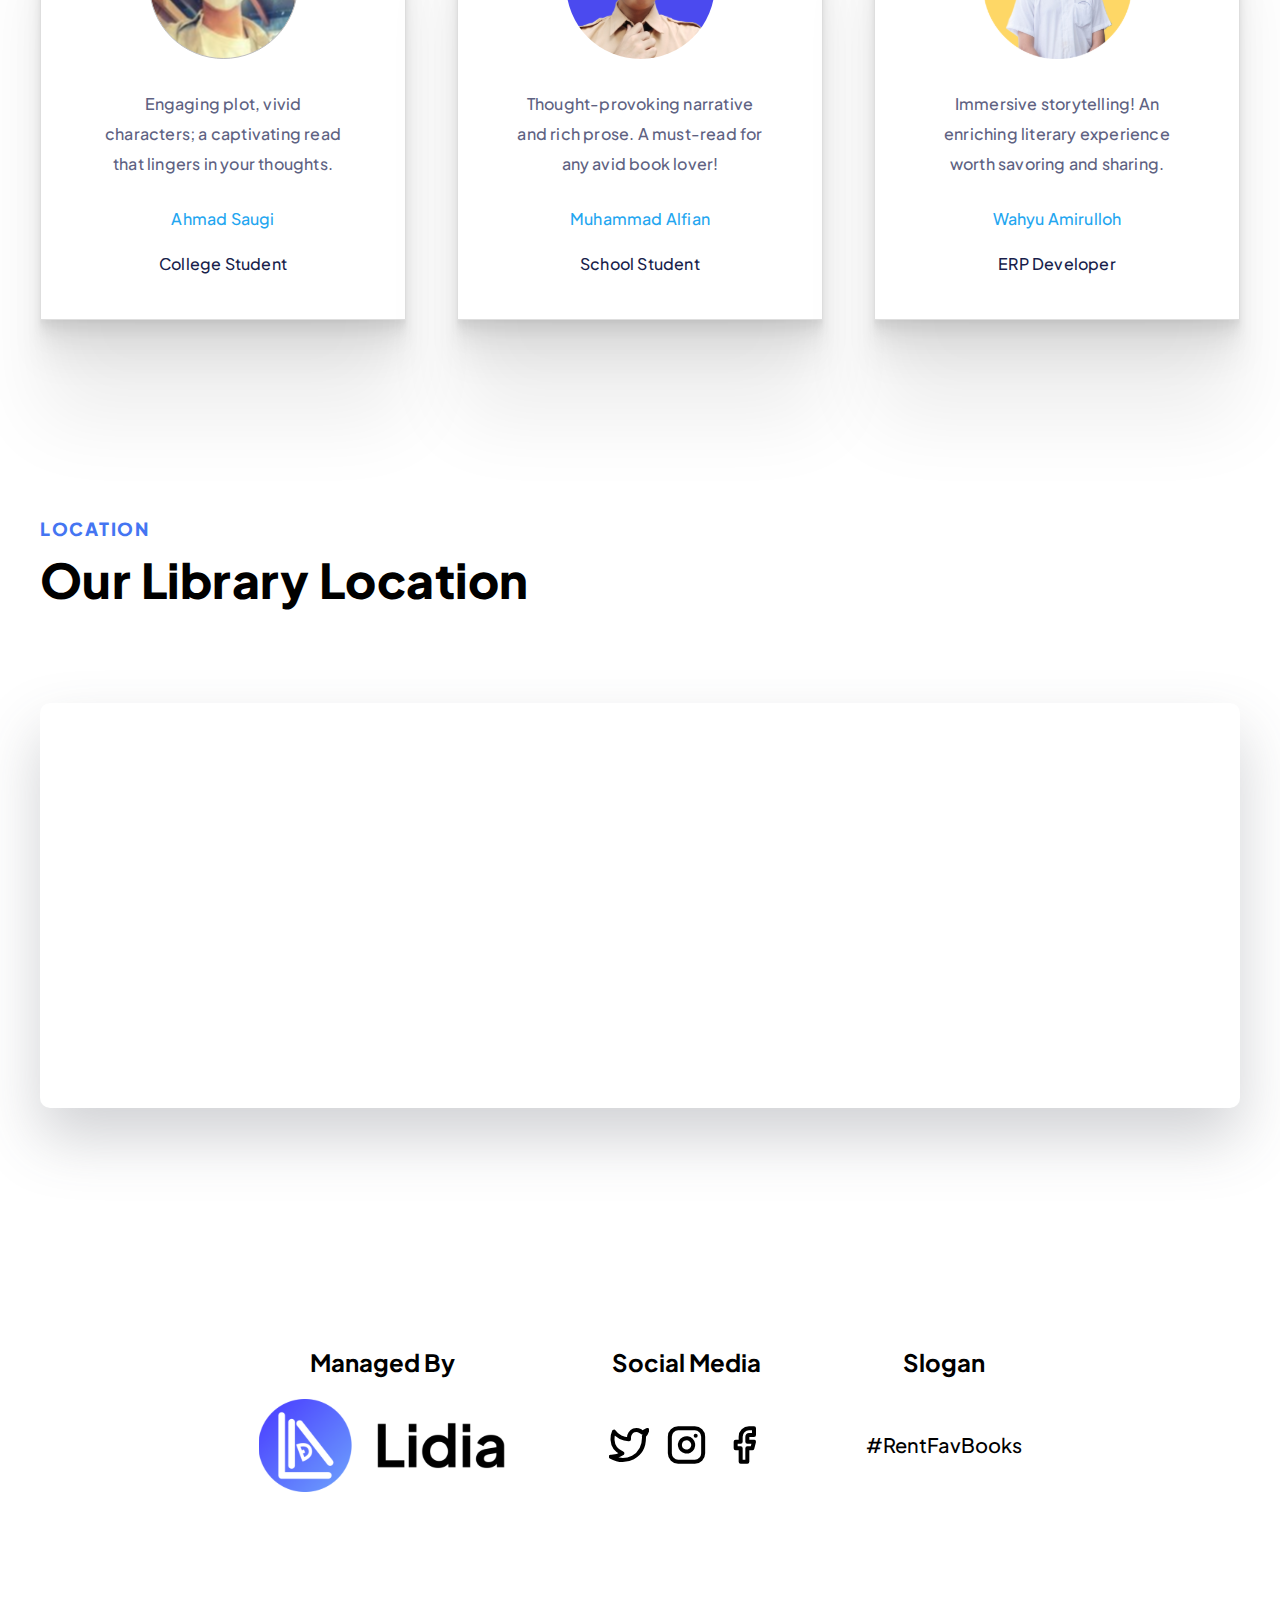
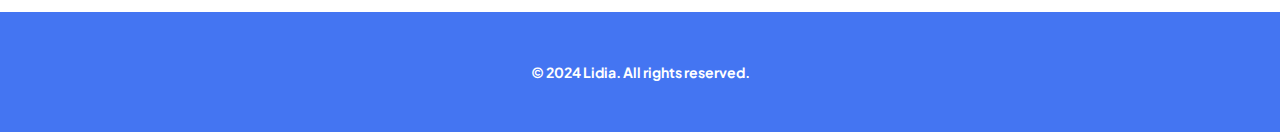
==== commit f741dbd2: "add section location and footer" ====
--- a/index.html
+++ b/index.html
@@ -22,16 +22,16 @@
                     <div class="menu__body">
                         <div class="menu__list">
                             <li class="menu__item">
-                                <a href="" class="menu__link">Feature</a>
+                                <a href="#features" class="menu__link">Feature</a>
                             </li>
                             <li class="menu__item">
-                                <a href="" class="menu__link">Service</a>
+                                <a href="#services" class="menu__link">Service</a>
                             </li>
                             <li class="menu__item">
-                                <a href="" class="menu__link">Review</a>
+                                <a href="#reviews" class="menu__link">Review</a>
                             </li>
                             <li class="menu__item">
-                                <a href="" class="menu__link">Location</a>
+                                <a href="#location" class="menu__link">Location</a>
                             </li>
                         </div>
                     </div>
@@ -79,7 +79,7 @@
                     </div>
                 </div>
             </section>
-            <section class="main__features features">
+            <section id="features" class="main__features features">
                 <div class="features__container">
                     <div class="features__block-title block-title">
                         <h3 class="block-title__subtitle">FEATURES</h3>
@@ -128,7 +128,7 @@
                     </ul>
                 </div>
             </section>
-            <section class="main__services services">
+            <section id="services" class="main__services services">
                 <div class="services__container">
                     <div class="services__block-title block-title">
                         <h3 class="block-title__subtitle">SERVICES</h3>
@@ -185,7 +185,7 @@
                     </div>
                 </div>
             </section>
-            <section class="main__reviews reviews">
+            <section id="reviews" class="main__reviews reviews">
                 <div class="reviews__container">
                     <div class="reviews__block-title block-title">
                         <h3 class="block-title__subtitle">REVIEWS</h3>
@@ -238,8 +238,65 @@
                     </ul>
                 </div>
             </section>
+            <section id="location" class="main__location location">
+               <div class="location__container">
+                    <div class="location__block-title block-title">
+                        <h3 class="block-title__subtitle">LOCATION</h3>
+                        <h2 class="block-title__title">Our Library Location</h2>
+                    </div>
+                    <div class="location__map">
+                        <iframe src="https://www.google.com/maps/embed?pb=!1m14!1m8!1m3!1d42601.787708023374!2d14.3448791!3d48.1370106!3m2!1i1024!2i768!4f13.1!3m3!1m2!1s0x4773c70abaa639d7%3A0xf5c8d6da47371613!2sBauerntechnikmuseum%20Gallhuberhof!5e0!3m2!1suk!2sua!4v1714123345608!5m2!1suk!2sua" width="600" height="450" style="border:0;" allowfullscreen="" loading="lazy" referrerpolicy="no-referrer-when-downgrade"></iframe>
+                    </div>
+               </div>
+            </section>
         </main>
-        <footer class="footer"></footer>
+        <footer class="footer">
+            <div class="footer__body">
+                <div class="footer__container">
+                    <ul class="footer__list">
+                        <li class="footer__item item-footer">
+                            <h5 class="item-footer__title">Managed By</h5>
+                            <a href="" class="item-footer__logo">
+                                <img src="./img/footer/footer-logo.svg" alt="logo">
+                            </a>
+                        </li>
+                        <li class="footer__item item-footer">
+                            <h5 class="item-footer__title">
+                                Social Media
+                            </h5>
+                            <ul class="item-footer__social social-footer">
+                                <li class="social-footer__item">
+                                    <a href="" class="social-footer__link">
+                                        <img src="./img/footer/Twitter.svg" alt="logo of twitter">
+                                    </a>
+                                </li>
+                                <li class="social-footer__item">
+                                    <a href="" class="social-footer__link">
+                                        <img src="./img/footer/Instagram.svg" alt="logo of instagram">
+                                    </a>
+                                </li>
+                                <li class="social-footer__item">
+                                    <a href="" class="social-footer__link">
+                                        <img src="./img/footer/Facebook.svg" alt="logo of facebook">
+                                    </a>
+                                </li>
+                            </ul>
+                        </li>
+                        <li class="footer__item item-footer">
+                            <h5 class="item-footer__title">
+                                Slogan
+                            </h5>
+                            <a href="#" class="item-footer__link">
+                                #RentFavBooks
+                            </a>
+                        </li>
+                    </ul>
+                </div>
+                <div class="footer__copy copy-footer"> 
+                    <p class="copy-footer">© 2024 Lidia. All rights reserved.</p>
+                </div>
+            </div>
+        </footer>
     </div>
     <script src="./js/script.js"></script>
 </body>
--- a/styles/style.css
+++ b/styles/style.css
@@ -70,9 +70,11 @@
     .header__container {
         justify-content: space-between;
     }
-.header__container{
-    column-gap: 50px;
-}
+
+    .header__container {
+        column-gap: 50px;
+    }
+
     .icon-menu {
         display: block;
         position: relative;
@@ -118,7 +120,7 @@
         transition: left 0.3s ease 0s;
         overflow: hidden;
     }
-    
+
     .menu-open .icon-menu span {
         width: 0;
     }
@@ -228,6 +230,8 @@
 .content-hero__title--link {
     color: #4475F2;
     text-decoration: underline;
+    text-decoration-thickness: 4px;
+    text-underline-offset: 15px;
     transition: all 0.3s ease 0s;
     text-shadow: 0px 0px 8px #fff;
 }
@@ -450,7 +454,6 @@
 }
 
 .services__article {
-    /* column-gap: 10px; */
     row-gap: 30px;
     display: flex;
 }
@@ -478,7 +481,6 @@
     .article-services:nth-child(odd) {
         flex-direction: row-reverse;
     }
-
 }
 
 .article-services__title {
@@ -576,8 +578,10 @@
     justify-content: center;
     transition: transform 0.3s ease 0s;
     cursor: pointer;
-}
-.reviews__item:hover{
+    border-radius: 1px;
+}
+
+.reviews__item:hover {
     transform: translateY(-20px);
     box-shadow: 20px 40px 30px 0 rgba(68, 117, 242, 0.5);
 }
@@ -591,9 +595,11 @@
 .item-reviews__avatar {
     margin-bottom: 30px;
 }
-.item-reviews__avatar img{
+
+.item-reviews__avatar img {
     max-width: 100%;
 }
+
 .item-reviews__text {
     margin-bottom: 25px;
     flex-grow: 1;
@@ -623,25 +629,174 @@
 .item-reviews__position {
     color: #181E4B;
     font-weight: 500;
-    line-height: 187.5%; /* 30/16 */
+    line-height: 187.5%;
+    /* 30/16 */
     letter-spacing: 0.2px;
 }
 
-@media(max-width:991.98px){
+@media(max-width:991.98px) {
     .reviews {
         padding-top: 70px;
         padding-bottom: 70px;
     }
-    .reviews__list{
+
+    .reviews__list {
         gap: 40px;
     }
-    .reviews__item{
+
+    .reviews__item {
         padding: 40px;
     }
 }
-@media(max-width:991.98px){
+
+@media(max-width:991.98px) {
     .reviews {
         padding-top: 30px;
         padding-bottom: 30px;
     }
+}
+
+
+/* =================== LOCATION ==================== */
+.location {
+    padding-top: 100px;
+    padding-bottom: 120px;
+}
+
+.location__map iframe {
+    width: 100%;
+    height: 405px;
+    border-radius: 10px;
+    box-shadow: 0px 30px 60px 0px rgba(71, 74, 87, 0.25);
+    transition: box-shadow 0.3s ease 0s;
+}
+
+.location__map iframe:hover{
+    box-shadow: 30px 30px 50px 0px rgba(10, 177, 94, 0.3);
+}
+
+@media(max-width:991.98px) {
+    .location {
+        padding-top: 70px;
+        padding-bottom: 70px;
+    }
+}
+
+@media(max-width:767.98px) {
+    .location {
+        padding-top: 30px;
+        padding-bottom: 30px;
+    }
+}
+
+/* ================= FOOTER ================= */
+.footer {
+    padding-top: 120px;
+}
+
+.footer__container {
+    margin-bottom: 120px;
+}
+
+.footer__list {
+    display: flex;
+    column-gap: 102px;
+    row-gap: 40px;
+    justify-content: center;
+}
+
+.item-footer__title {
+    color: #000;
+    text-align: center;
+    font-size: 24px;
+    font-weight: 700;
+    margin-bottom: 25px;
+}
+
+.item-footer__logo img{
+    transition: transform 0.3s ease 0s;
+}
+.item-footer__logo img:hover{
+    transform: scale(0.9);
+}
+
+.item-footer__social {
+    display: flex;
+    gap: 17px;
+    align-items: center;
+    height: 93px;
+}
+
+.social-footer__link img{
+    transition: transform 0.3s ease 0s;
+}
+.social-footer__link img:hover{
+    transform: scale(1.2);
+}
+
+.item-footer__link {
+    color: #000;
+    text-align: center;
+    font-size: 20px;
+    font-weight: 500;
+    height: 93px;
+    display: flex;
+    align-items: center;
+}
+
+.item-footer__link:hover{
+    text-decoration: underline;
+    text-underline-offset: 5px;
+    text-decoration-color: #4475F2;
+}
+
+.footer__copy {
+    background-color: #4475F2;
+    min-height: 120px;
+    display: flex;
+    justify-content: center;
+    align-items: center;
+}
+
+.copy-footer {
+    color: #FFF;
+    font-size: 14px;
+    font-weight: 700;
+    text-align: center;
+}
+
+@media(max-width:991.98px){
+    .footer{
+        padding-top: 70px;
+    }
+    .footer__container{
+        margin-bottom: 70px;
+    }
+    .footer__copy{
+        min-height: 90px;
+    }
+    .footer__list{
+        column-gap: 70px;
+    }
+}
+@media(max-width:767.98px){
+    .footer{
+        padding-top: 30px;
+    }
+    .footer__container{
+        margin-bottom: 30px;
+    }
+    .footer__list{
+        flex-direction: column;
+        align-items: center;
+    }
+    .item-footer__title{
+        margin-bottom: 15px;
+    }
+    .social-footer{
+        height: 50px;
+    }
+    .item-footer__link{
+        height: 50px;
+    }
 }